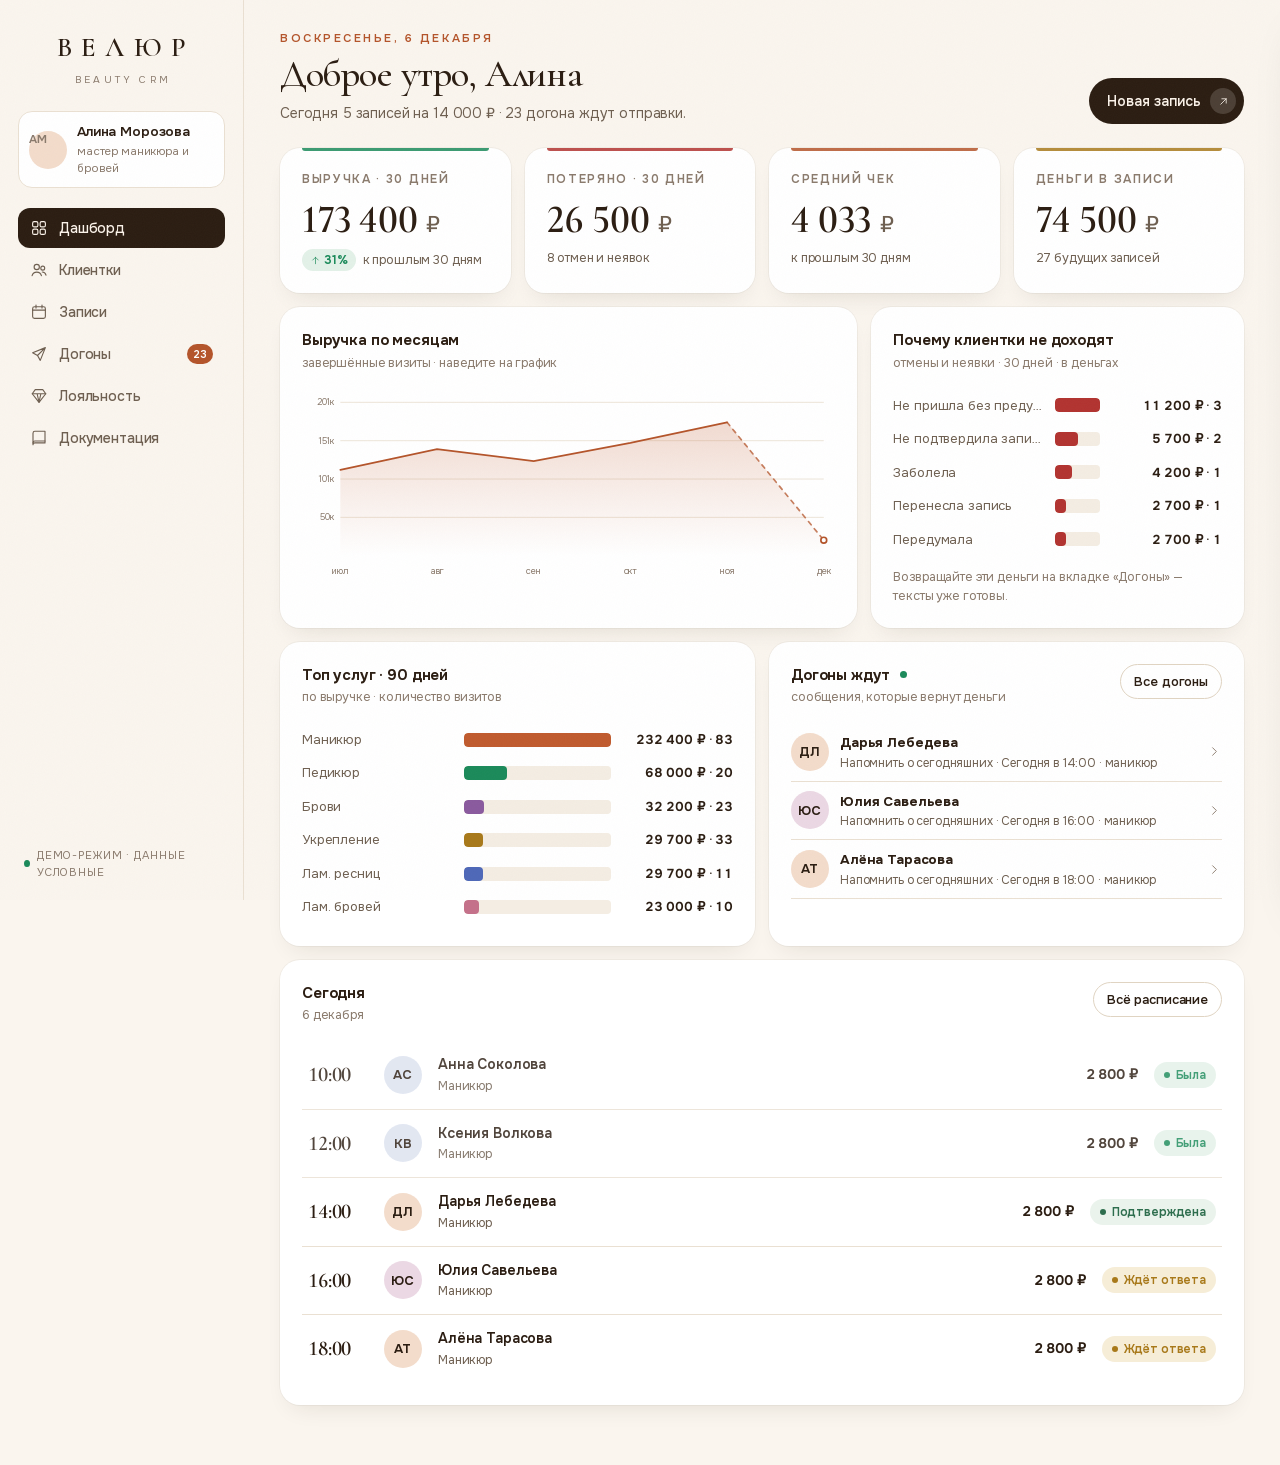
==== index.html @ 7a808d39 "ВЕЛЮР — CRM для бьюти-мастеров: база клиенток, догоны, аналитика потерь, лояльность Демо на статике:" ====
<!DOCTYPE html>
<html lang="ru">
<head>
  <meta charset="UTF-8">
  <meta name="viewport" content="width=device-width, initial-scale=1.0, viewport-fit=cover">
  <title>ВЕЛЮР — CRM для бьюти-мастеров</title>
  <meta name="description" content="ВЕЛЮР — CRM для бьюти-мастеров: база клиенток, догоны, аналитика денег и потерь, программа лояльности.">
  <meta property="og:title" content="ВЕЛЮР — CRM для бьюти-мастеров">
  <meta property="og:description" content="База клиенток, догоны, аналитика денег и потерь, лояльность — в одном тёплом интерфейсе.">
  <link rel="icon" href="data:image/svg+xml,%3Csvg xmlns='http://www.w3.org/2000/svg' viewBox='0 0 64 64'%3E%3Crect width='64' height='64' rx='14' fill='%232B1D12'/%3E%3Ctext x='32' y='45' font-family='Georgia,serif' font-size='36' fill='%23FBF3EA' text-anchor='middle'%3EВ%3C/text%3E%3C/svg%3E">
  <link rel="stylesheet" href="styles.css">
</head>
<body>
  <div class="shell">
    <aside class="sidebar">
      <div class="brand">
        <a class="brand-word" href="#/dashboard">ВЕЛЮР</a>
        <span class="brand-sub">beauty crm</span>
      </div>

      <div class="master">
        <span class="ava a0">АМ</span>
        <div><b>Алина Морозова</b><span>мастер маникюра и бровей</span></div>
      </div>

      <nav class="nav">
        <a class="nav-item" data-route href="#/dashboard">
          <svg viewBox="0 0 24 24" fill="none" stroke="currentColor" stroke-linecap="round" stroke-linejoin="round"><rect x="3.5" y="3.5" width="7" height="7" rx="2"/><rect x="13.5" y="3.5" width="7" height="7" rx="2"/><rect x="3.5" y="13.5" width="7" height="7" rx="2"/><rect x="13.5" y="13.5" width="7" height="7" rx="2"/></svg>
          Дашборд
        </a>
        <a class="nav-item" data-route href="#/clients">
          <svg viewBox="0 0 24 24" fill="none" stroke="currentColor" stroke-linecap="round" stroke-linejoin="round"><circle cx="9" cy="8" r="3.5"/><path d="M2.8 19.5c.8-3 3.2-4.7 6.2-4.7s5.4 1.7 6.2 4.7"/><circle cx="17" cy="9.5" r="2.6"/><path d="M16.4 14.6c2.6.2 4.3 1.7 4.9 4.2"/></svg>
          Клиентки
        </a>
        <a class="nav-item" data-route href="#/schedule">
          <svg viewBox="0 0 24 24" fill="none" stroke="currentColor" stroke-linecap="round" stroke-linejoin="round"><rect x="3.5" y="5" width="17" height="15.5" rx="2.5"/><path d="M3.5 9.5h17M8 2.8v4M16 2.8v4"/></svg>
          Записи
        </a>
        <a class="nav-item" data-route href="#/retention">
          <svg viewBox="0 0 24 24" fill="none" stroke="currentColor" stroke-linecap="round" stroke-linejoin="round"><path d="M20.5 3.5 10 14M20.5 3.5l-6.8 17-3.7-6.5-6.5-3.7z"/></svg>
          Догоны
          <span class="nav-count" id="ret-count">0</span>
        </a>
        <a class="nav-item" data-route href="#/loyalty">
          <svg viewBox="0 0 24 24" fill="none" stroke="currentColor" stroke-linecap="round" stroke-linejoin="round"><path d="M7 3.5h10l4 5.5-9 11.5L3 9z"/><path d="M3 9h18M9.5 9 12 20.2 14.5 9"/></svg>
          Лояльность
        </a>
        <a class="nav-item" href="docs.html">
          <svg viewBox="0 0 24 24" fill="none" stroke="currentColor" stroke-linecap="round" stroke-linejoin="round"><path d="M4 5.5A2.5 2.5 0 0 1 6.5 3H20v15.5H6.5A2.5 2.5 0 0 0 4 21z"/><path d="M4 18.5A2.5 2.5 0 0 1 6.5 16H20"/></svg>
          Документация
        </a>
      </nav>

      <div class="sidebar-foot">
        <span class="demo-chip"><span class="live-dot"></span>Демо-режим · данные условные</span>
      </div>
    </aside>

    <main class="main" id="view"></main>
  </div>

  <div class="sheet-veil" id="sheet-veil"></div>
  <aside class="sheet" id="sheet" aria-label="Карточка клиентки"></aside>

  <div class="modal-veil" id="modal-veil"></div>
  <div class="toasts" id="toasts"></div>

  <script src="data.js"></script>
  <script src="app.js"></script>
</body>
</html>
---- styles.css ----
/* ВЕЛЮР — дизайн-система.
   Тёплый editorial-продакт: пергамент, коньячный ink, терракотовый акцент.
   Cormorant Garamond (дисплей) + Onest (UI), обе с кириллицей. */

@import url('assets/fonts/fonts.css');

:root {
  /* Поверхности */
  --parchment: #FAF5EE;
  --canvas: #FFFFFF;
  --fog: #F4EDE3;
  --mist: #F9E7D8;
  --ink: #2B1D12;
  --ink-2: #6E5F50;
  --ink-3: #8A7A6C; /* 4.5:1 на пергаменте — мелкий функциональный текст читается */
  --hairline: #EAE0D2;
  --hairline-2: #E0D4C2;

  /* Акценты */
  --accent: #B4542A;
  --accent-deep: #8E3F1D;
  --accent-soft: #F6DCCB;
  --blush: #EBC3CC;
  --blush-deep: #B96A7E;

  /* Статусы (зарезервированы, не для серий) */
  --good: #1B8A5A;
  --good-soft: #E3F1E8;
  --warn: #A8791A;
  --warn-soft: #F6EDD7;
  --bad: #B23330;
  --bad-soft: #F7E4E1;
  --neutral-soft: #EFE9DF;

  /* Категориальная палитра графиков (валидирована: CVD/контраст) */
  --c1: #C05B2E;
  --c2: #1B8A5A;
  --c3: #8A5A9E;
  --c4: #A8791A;
  --c5: #4E68B8;
  --c6: #C4718A;

  /* Тени */
  --shadow-card: 0 0 0 1px rgba(43, 29, 18, 0.04), 0 12px 24px -12px rgba(43, 29, 18, 0.12);
  --shadow-float: 0 0 0 1px rgba(43, 29, 18, 0.05), 0 24px 48px -16px rgba(43, 29, 18, 0.22);

  /* Радиусы */
  --r-card: 20px;
  --r-input: 12px;
  --r-chip: 999px;

  /* Шрифты */
  --font-display: 'Cormorant Garamond', 'Georgia', serif;
  --font-ui: 'Onest', -apple-system, sans-serif;

  /* Motion */
  --dur-fast: 140ms;
  --dur-base: 240ms;
  --dur-slow: 520ms;
  --dur-cinematic: 800ms;
  --ease-standard: cubic-bezier(0.32, 0.72, 0, 1);
  --ease-out-soft: cubic-bezier(0.22, 0.61, 0.36, 1);
  --ease-spring: cubic-bezier(0.34, 1.4, 0.44, 1);
}

* { margin: 0; padding: 0; box-sizing: border-box; }
html { -webkit-text-size-adjust: 100%; }
body {
  font-family: var(--font-ui);
  font-size: 14.5px;
  line-height: 1.5;
  color: var(--ink);
  background: var(--parchment);
  -webkit-font-smoothing: antialiased;
  letter-spacing: -0.01em;
}
button { font: inherit; color: inherit; background: none; border: 0; cursor: pointer; }
input, select, textarea { font: inherit; color: inherit; }
a { color: inherit; }
::selection { background: var(--accent-soft); }
:focus-visible { outline: 2px solid var(--accent); outline-offset: 2px; border-radius: 8px; }
tr:focus-visible { outline-offset: -2px; }

/* Зерно поверх всего — тактильность бумаги */
body::after {
  content: '';
  position: fixed; inset: 0;
  pointer-events: none; z-index: 200;
  opacity: 0.028;
  background-image: url("data:image/svg+xml,%3Csvg xmlns='http://www.w3.org/2000/svg' width='140' height='140'%3E%3Cfilter id='n'%3E%3CfeTurbulence type='fractalNoise' baseFrequency='0.9' numOctaves='2'/%3E%3C/filter%3E%3Crect width='140' height='140' filter='url(%23n)'/%3E%3C/svg%3E");
}

/* ==================== Каркас ==================== */
.shell { display: flex; min-height: 100dvh; }

.sidebar {
  width: 244px; flex: 0 0 244px;
  padding: 26px 18px 20px;
  display: flex; flex-direction: column; gap: 6px;
  border-right: 1px solid var(--hairline);
  position: sticky; top: 0; height: 100dvh;
}
.brand { padding: 2px 10px 18px; }
.brand-word {
  font-family: var(--font-display);
  font-size: 27px; font-weight: 600;
  letter-spacing: 0.34em; text-indent: 0.34em;
  color: var(--ink);
  display: block; text-align: center;
  text-decoration: none;
}
.brand-sub {
  display: block; text-align: center;
  font-size: 10px; letter-spacing: 0.32em; text-indent: 0.32em;
  text-transform: uppercase; color: var(--ink-3);
  margin-top: 3px;
}

.master {
  display: flex; align-items: center; gap: 10px;
  padding: 10px; margin-bottom: 14px;
  background: var(--canvas);
  border: 1px solid var(--hairline);
  border-radius: 14px;
}
.master .ava { flex: 0 0 auto; }
.master b { display: block; font-size: 13.5px; font-weight: 600; }
.master span { display: block; font-size: 11.5px; color: var(--ink-3); margin-top: 1px; }

.nav { display: flex; flex-direction: column; gap: 2px; }
.nav-item {
  display: flex; align-items: center; gap: 11px;
  padding: 9.5px 12px;
  border-radius: 12px;
  font-size: 14px; font-weight: 500;
  color: var(--ink-2);
  text-decoration: none;
  transition: background var(--dur-fast) var(--ease-standard), color var(--dur-fast) var(--ease-standard);
  position: relative;
}
.nav-item svg { width: 18px; height: 18px; flex: 0 0 auto; stroke-width: 1.5; }
.nav-item:hover { background: var(--fog); color: var(--ink); }
.nav-item.active { background: var(--ink); color: #FBF3EA; }
.nav-item .nav-count {
  margin-left: auto;
  font-size: 11px; font-weight: 600;
  min-width: 20px; height: 20px; padding: 0 6px;
  display: inline-flex; align-items: center; justify-content: center;
  border-radius: 999px;
  background: var(--accent); color: #fff;
  position: relative; overflow: hidden;
}
/* шиммер по счётчику догонов */
.nav-count::after {
  content: '';
  position: absolute; inset: 0;
  background: linear-gradient(115deg, transparent 30%, rgba(255,255,255,0.45) 50%, transparent 70%);
  transform: translateX(-110%);
  animation: sheen 5.5s var(--ease-standard) infinite;
}
@keyframes sheen { 0%, 62% { transform: translateX(-110%); } 82%, 100% { transform: translateX(110%); } }

.sidebar-foot { margin-top: auto; display: flex; flex-direction: column; gap: 10px; padding: 0 6px; }
.demo-chip {
  display: inline-flex; align-items: center; gap: 7px;
  font-size: 11px; letter-spacing: 0.08em; text-transform: uppercase;
  color: var(--ink-3);
}
.live-dot {
  width: 7px; height: 7px; border-radius: 50%;
  background: var(--good);
  box-shadow: 0 0 0 0 rgba(27, 138, 90, 0.4);
  animation: pulse 2.6s var(--ease-standard) infinite;
}
@keyframes pulse {
  0% { box-shadow: 0 0 0 0 rgba(27, 138, 90, 0.38); }
  60% { box-shadow: 0 0 0 8px rgba(27, 138, 90, 0); }
  100% { box-shadow: 0 0 0 0 rgba(27, 138, 90, 0); }
}

/* ==================== Основная область ==================== */
.main { flex: 1; min-width: 0; padding: 30px 36px 60px; }
.page-head { display: flex; align-items: flex-end; justify-content: space-between; gap: 16px; margin-bottom: 24px; }
.page-title {
  font-family: var(--font-display);
  font-size: 38px; font-weight: 500; line-height: 1.05;
  letter-spacing: -0.01em;
}
.page-kicker {
  font-size: 11.5px; letter-spacing: 0.22em; text-transform: uppercase;
  color: var(--accent); font-weight: 600;
  margin-bottom: 8px;
}
.page-sub { color: var(--ink-2); margin-top: 8px; font-size: 14px; max-width: 60ch; }
.head-actions { display: flex; gap: 10px; align-items: center; flex: 0 0 auto; }

/* ==================== Кнопки ==================== */
.btn {
  display: inline-flex; align-items: center; gap: 9px;
  padding: 10px 18px;
  border-radius: 999px;
  text-decoration: none;
  font-size: 14px; font-weight: 550;
  transition: transform var(--dur-fast) var(--ease-standard), background var(--dur-fast) var(--ease-standard),
              border-color var(--dur-fast) var(--ease-standard), box-shadow var(--dur-base) var(--ease-standard);
  white-space: nowrap;
}
.btn:active { transform: scale(0.97); }
.btn-primary { background: var(--ink); color: #FBF3EA; padding-right: 8px; }
.btn-primary:hover { background: #3C2A1A; box-shadow: 0 10px 22px -10px rgba(43, 29, 18, 0.5); }
.btn-primary .btn-orb {
  width: 26px; height: 26px; border-radius: 50%;
  background: rgba(251, 243, 234, 0.16);
  display: inline-flex; align-items: center; justify-content: center;
  transition: transform var(--dur-base) var(--ease-spring), background var(--dur-fast) var(--ease-standard);
}
.btn-primary:hover .btn-orb { transform: translateX(2px) scale(1.06); background: var(--accent); }
.btn-orb svg { width: 13px; height: 13px; }
.btn-ghost {
  border: 1px solid var(--hairline-2);
  background: var(--canvas); color: var(--ink);
}
.btn-ghost:hover { border-color: var(--ink-3); background: var(--fog); }
.btn-accent { background: var(--accent); color: #fff; }
.btn-accent:hover { background: var(--accent-deep); }
.btn-sm { padding: 7px 13px; font-size: 13px; gap: 7px; }
.btn-icon {
  width: 34px; height: 34px; padding: 0;
  border-radius: 10px; display: inline-flex; align-items: center; justify-content: center;
  color: var(--ink-2);
  transition: background var(--dur-fast) var(--ease-standard), color var(--dur-fast) var(--ease-standard);
}
.btn-icon:hover { background: var(--fog); color: var(--ink); }
.btn-icon svg { width: 17px; height: 17px; }

/* ==================== Карточки / сетки ==================== */
.card {
  background: var(--canvas);
  border-radius: var(--r-card);
  box-shadow: var(--shadow-card);
  padding: 22px;
}
.card-title { font-size: 15px; font-weight: 650; letter-spacing: -0.01em; display: flex; align-items: center; gap: 8px; }
.card-hint { font-size: 12.5px; color: var(--ink-3); margin-top: 2px; }
.card-head { display: flex; align-items: flex-start; justify-content: space-between; gap: 12px; margin-bottom: 16px; }

.grid-stats { display: grid; grid-template-columns: repeat(4, 1fr); gap: 14px; margin-bottom: 14px; }
.grid-stats.grid-3 { grid-template-columns: repeat(3, 1fr); }
.grid-2 { display: grid; grid-template-columns: 1.55fr 1fr; gap: 14px; margin-bottom: 14px; }
.grid-2b { display: grid; grid-template-columns: 1fr 1fr; gap: 14px; margin-bottom: 14px; }

/* Горизонтальные бары */
.hb-row { display: grid; grid-template-columns: 150px 1fr 110px; gap: 12px; align-items: center; padding: 7px 0; }
.hb-label { font-size: 13px; color: var(--ink-2); white-space: nowrap; overflow: hidden; text-overflow: ellipsis; }
.hb-track { height: 14px; border-radius: 4px; background: var(--fog); overflow: hidden; }
.hb-fill { height: 100%; border-radius: 4px; }
.hb-val { text-align: right; font-size: 13px; font-weight: 650; font-variant-numeric: tabular-nums; white-space: nowrap; }

/* Стат-плитки */
.stat { position: relative; overflow: hidden; }
.stat .stat-label { font-size: 12px; letter-spacing: 0.14em; text-transform: uppercase; color: var(--ink-3); font-weight: 600; }
.stat .stat-value {
  font-family: var(--font-display);
  font-size: 40px; font-weight: 600; line-height: 1.08;
  margin-top: 10px; letter-spacing: -0.01em;
  font-variant-numeric: lining-nums;
}
.stat .stat-value small { font-size: 22px; font-weight: 500; color: var(--ink-2); }
.stat .stat-foot { margin-top: 8px; font-size: 12.5px; color: var(--ink-2); display: flex; align-items: center; gap: 7px; }
.delta { display: inline-flex; align-items: center; gap: 3px; font-weight: 650; font-size: 12px; padding: 2px 8px; border-radius: 999px; }
.delta.up { color: var(--good); background: var(--good-soft); }
.delta.down { color: var(--bad); background: var(--bad-soft); }
.delta svg { width: 11px; height: 11px; }
.stat-line { position: absolute; top: 0; left: 22px; right: 22px; height: 3px; border-radius: 0 0 4px 4px; background: var(--accent); opacity: 0.85; }
.stat.loss .stat-line { background: var(--bad); }
.stat.money .stat-line { background: var(--good); }
.stat.future .stat-line { background: var(--c4); }

/* ==================== Чипы, теги, статусы ==================== */
.chips { display: flex; gap: 8px; flex-wrap: wrap; }
.chip {
  padding: 7px 14px;
  border-radius: 999px;
  font-size: 13px; font-weight: 500;
  border: 1px solid var(--hairline-2);
  background: var(--canvas); color: var(--ink-2);
  transition: all var(--dur-fast) var(--ease-standard);
}
.chip:hover { border-color: var(--ink-3); color: var(--ink); }
.chip.active { background: var(--ink); color: #FBF3EA; border-color: var(--ink); }
.chip b { font-weight: 650; margin-left: 5px; opacity: 0.65; font-size: 12px; }

.tag {
  display: inline-flex; align-items: center; gap: 5px;
  font-size: 11.5px; font-weight: 600;
  padding: 3px 9px; border-radius: 999px;
}
.tag.vip { background: var(--mist); color: var(--accent-deep); }
.tag.new { background: var(--good-soft); color: var(--good); }
.tag.sleeping { background: var(--neutral-soft); color: var(--ink-2); }
.tag.risk { background: var(--warn-soft); color: var(--warn); }
.tag.regular { background: var(--fog); color: var(--ink-2); }

.status {
  display: inline-flex; align-items: center; gap: 6px;
  font-size: 12px; font-weight: 600;
  padding: 4px 10px; border-radius: 999px;
}
.status::before { content: ''; width: 6px; height: 6px; border-radius: 50%; background: currentColor; }
.status.done { color: var(--good); background: var(--good-soft); }
.status.confirmed { color: #2E6E4E; background: #EAF3EC; }
.status.pending { color: var(--warn); background: var(--warn-soft); }
.status.cancelled { color: var(--ink-2); background: var(--neutral-soft); }
.status.no_show { color: var(--bad); background: var(--bad-soft); }

/* ==================== Аватары ==================== */
.ava {
  width: 38px; height: 38px; border-radius: 50%;
  display: inline-flex; align-items: center; justify-content: center;
  font-size: 13px; font-weight: 650; letter-spacing: 0.02em;
  color: var(--ink);
  flex: 0 0 auto;
}
.ava.lg { width: 56px; height: 56px; font-size: 18px; }
.ava.a0 { background: #F3DCCB; } .ava.a1 { background: #EBD8E4; }
.ava.a2 { background: #D9E6DA; } .ava.a3 { background: #F0E1C8; }
.ava.a4 { background: #DCE2EF; } .ava.a5 { background: #F0D8D4; }

/* ==================== Таблица клиентов ==================== */
.table-wrap { overflow-x: auto; }
table.clients { width: 100%; border-collapse: collapse; }
table.clients th {
  text-align: left; font-size: 11px; font-weight: 650;
  letter-spacing: 0.14em; text-transform: uppercase;
  color: var(--ink-3);
  padding: 10px 14px; border-bottom: 1px solid var(--hairline);
  white-space: nowrap;
}
table.clients td { padding: 12px 14px; border-bottom: 1px solid var(--hairline); font-size: 13.5px; white-space: nowrap; }
table.clients tr:last-child td { border-bottom: 0; }
table.clients tbody tr { cursor: pointer; transition: background var(--dur-fast) var(--ease-standard); }
table.clients tbody tr:hover { background: var(--parchment); }
.cell-name { display: flex; align-items: center; gap: 11px; font-weight: 550; }
.cell-name .sub { display: block; font-weight: 400; font-size: 12px; color: var(--ink-3); }
td.num { font-variant-numeric: tabular-nums; }

.searchbox {
  display: flex; align-items: center; gap: 9px;
  background: var(--canvas);
  border: 1px solid var(--hairline-2);
  border-radius: 999px;
  padding: 9px 16px;
  min-width: 260px;
  transition: border-color var(--dur-fast) var(--ease-standard), box-shadow var(--dur-fast) var(--ease-standard);
}
.searchbox:focus-within { border-color: var(--ink-2); box-shadow: 0 0 0 3px rgba(180, 84, 42, 0.1); }
.searchbox svg { width: 15px; height: 15px; color: var(--ink-3); flex: 0 0 auto; }
.searchbox input { border: 0; outline: 0; background: none; width: 100%; font-size: 14px; }
.searchbox input::placeholder { color: var(--ink-3); }

/* ==================== Расписание ==================== */
.slot-row {
  display: flex; align-items: center; gap: 16px;
  padding: 13px 6px;
  border-bottom: 1px solid var(--hairline);
}
.slot-row:last-child { border-bottom: 0; }
.slot-time {
  font-family: var(--font-display);
  font-size: 21px; font-weight: 600;
  width: 60px; flex: 0 0 auto;
  font-variant-numeric: lining-nums tabular-nums;
}
.slot-info { flex: 1; min-width: 0; }
.slot-info b { font-weight: 600; font-size: 14px; }
.slot-info span { display: block; font-size: 12.5px; color: var(--ink-2); margin-top: 1px; }
.slot-price { font-weight: 650; font-variant-numeric: tabular-nums; font-size: 14px; }
.slot-actions { display: flex; gap: 6px; }
.slot-row.past { opacity: 0.82; }

/* ==================== Догоны ==================== */
.ret-group { margin-bottom: 26px; }
.ret-group-head { display: flex; align-items: baseline; gap: 10px; margin-bottom: 12px; }
.ret-group-head h3 { font-family: var(--font-display); font-size: 22px; font-weight: 600; }
.ret-group-head .cnt { font-size: 12px; font-weight: 650; color: var(--accent-deep); background: var(--mist); border-radius: 999px; padding: 2px 9px; }
.ret-group-head .why { font-size: 12.5px; color: var(--ink-3); }
.ret-grid { display: grid; grid-template-columns: 1fr 1fr; gap: 14px; }
.ret-card { display: flex; flex-direction: column; gap: 12px; position: relative; overflow: hidden; }
.ret-card .ret-who { display: flex; align-items: center; gap: 11px; }
.ret-card .ret-who b { font-size: 14.5px; font-weight: 600; display: block; }
.ret-card .ret-who span { font-size: 12.5px; color: var(--ink-2); display: block; margin-top: 1px; }
.ret-msg {
  background: var(--parchment);
  border: 1px dashed var(--hairline-2);
  border-radius: 14px;
  padding: 13px 15px;
  font-size: 13.5px; line-height: 1.55;
  color: var(--ink);
  white-space: pre-line;
}
.ret-foot { display: flex; align-items: center; gap: 8px; }
.ret-foot .spacer { flex: 1; }
.ret-card.sent { opacity: 0.55; }
.ret-card.sent .ret-msg { text-decoration: none; }
.sent-mark { display: inline-flex; align-items: center; gap: 6px; color: var(--good); font-size: 13px; font-weight: 600; }
.sent-mark svg { width: 14px; height: 14px; }

/* ==================== Лояльность ==================== */
.tier-grid { display: grid; grid-template-columns: repeat(3, 1fr); gap: 14px; margin-bottom: 14px; }
.tier-card { position: relative; overflow: hidden; }
.tier-card .tier-name { font-family: var(--font-display); font-size: 26px; font-weight: 600; }
.tier-card .tier-cond { font-size: 12.5px; color: var(--ink-2); margin-top: 2px; }
.tier-card ul { list-style: none; margin-top: 14px; display: flex; flex-direction: column; gap: 8px; }
.tier-card li { font-size: 13.5px; display: flex; gap: 9px; align-items: flex-start; color: var(--ink-2); }
.tier-card li svg { width: 14px; height: 14px; color: var(--accent); flex: 0 0 auto; margin-top: 2.5px; }
.tier-card .tier-cb {
  position: absolute; top: 18px; right: 18px;
  font-size: 12px; font-weight: 650;
  background: var(--mist); color: var(--accent-deep);
  padding: 4px 11px; border-radius: 999px;
}
.tier-card.hi { background: linear-gradient(160deg, #FFF9F2 0%, var(--mist) 100%); }

/* ==================== Сайд-панель клиента ==================== */
.sheet-veil {
  position: fixed; inset: 0; z-index: 90;
  background: rgba(43, 29, 18, 0.28);
  opacity: 0; pointer-events: none;
  transition: opacity var(--dur-base) var(--ease-standard);
}
.sheet-veil.open { opacity: 1; pointer-events: auto; }
.sheet {
  position: fixed; top: 0; right: 0; bottom: 0; z-index: 91;
  width: min(460px, 100vw);
  background: var(--parchment);
  box-shadow: var(--shadow-float);
  transform: translateX(103%);
  transition: transform var(--dur-slow) var(--ease-standard);
  overflow-y: auto;
  padding: 26px 26px 40px;
}
.sheet.open { transform: translateX(0); }
.sheet-close { position: absolute; top: 18px; right: 18px; }
.sheet-head { display: flex; gap: 14px; align-items: center; margin-bottom: 6px; }
.sheet-head h2 { font-family: var(--font-display); font-size: 27px; font-weight: 600; line-height: 1.1; }
.sheet-contacts { font-size: 13px; color: var(--ink-2); margin: 2px 0 0; }
.sheet-tags { display: flex; gap: 6px; margin-top: 7px; flex-wrap: wrap; }
.sheet-actions { display: flex; gap: 8px; margin: 16px 0; }
.sheet-section { margin-top: 18px; }
.sheet-section > h4 {
  font-size: 11px; font-weight: 650; letter-spacing: 0.18em; text-transform: uppercase;
  color: var(--ink-3); margin-bottom: 10px;
}
.kv-grid { display: grid; grid-template-columns: 1fr 1fr; gap: 10px; }
.kv {
  background: var(--canvas); border-radius: 14px; padding: 12px 14px;
  box-shadow: var(--shadow-card);
}
.kv .k { font-size: 11.5px; color: var(--ink-3); font-weight: 550; }
.kv .v { font-family: var(--font-display); font-size: 22px; font-weight: 600; margin-top: 2px; font-variant-numeric: lining-nums tabular-nums; }
.kv .v small { font-size: 14px; color: var(--ink-2); }

.reco {
  display: flex; gap: 11px; align-items: flex-start;
  background: var(--canvas); border-radius: 14px; padding: 13px 15px;
  box-shadow: var(--shadow-card);
  margin-bottom: 8px;
  border-left: 3px solid var(--accent);
}
.reco svg { width: 16px; height: 16px; color: var(--accent); flex: 0 0 auto; margin-top: 2px; }
.reco b { font-size: 13.5px; font-weight: 600; display: block; }
.reco span { font-size: 12.5px; color: var(--ink-2); display: block; margin-top: 2px; line-height: 1.5; }

.loyal-box {
  background: linear-gradient(150deg, #FFF9F2, var(--mist));
  border-radius: 16px; padding: 16px;
  box-shadow: var(--shadow-card);
}
.loyal-box .lb-top { display: flex; justify-content: space-between; align-items: baseline; }
.loyal-box .lb-tier { font-family: var(--font-display); font-size: 21px; font-weight: 600; }
.loyal-box .lb-pts { font-size: 13px; font-weight: 650; color: var(--accent-deep); }
.progress { height: 6px; border-radius: 999px; background: rgba(43, 29, 18, 0.09); margin: 12px 0 6px; overflow: hidden; }
.progress i {
  display: block; height: 100%; border-radius: 999px;
  background: var(--accent);
  transform-origin: left;
  transform: scaleX(var(--p, 0));
  transition: transform var(--dur-cinematic) var(--ease-standard);
}
.loyal-box .lb-next { font-size: 12px; color: var(--ink-2); }

.visit-item { display: flex; gap: 12px; padding: 9px 2px; border-bottom: 1px solid var(--hairline); align-items: center; }
.visit-item:last-child { border-bottom: 0; }
.visit-item .vd { font-size: 12.5px; color: var(--ink-3); width: 72px; flex: 0 0 auto; font-variant-numeric: tabular-nums; }
.visit-item .vs { flex: 1; font-size: 13.5px; }
.visit-item .vp { font-weight: 650; font-size: 13px; font-variant-numeric: tabular-nums; }

.note-area {
  width: 100%; min-height: 84px; resize: vertical;
  background: var(--canvas); border: 1px solid var(--hairline-2);
  border-radius: 14px; padding: 12px 14px;
  font-size: 13.5px; line-height: 1.55;
  outline: none;
  transition: border-color var(--dur-fast) var(--ease-standard);
}
.note-area:focus { border-color: var(--accent); }

/* ==================== Модалки ==================== */
.modal-veil {
  position: fixed; inset: 0; z-index: 95;
  background: rgba(43, 29, 18, 0.32);
  display: flex; align-items: center; justify-content: center;
  padding: 20px;
  opacity: 0; pointer-events: none;
  transition: opacity var(--dur-base) var(--ease-standard);
}
.modal-veil.open { opacity: 1; pointer-events: auto; }
.modal {
  width: min(440px, 100%);
  background: var(--parchment);
  border-radius: 22px;
  box-shadow: var(--shadow-float);
  padding: 26px;
  transform: translateY(14px) scale(0.98);
  transition: transform var(--dur-base) var(--ease-spring);
  max-height: 88dvh; overflow-y: auto;
}
.modal-veil.open .modal { transform: translateY(0) scale(1); }
.modal h3 { font-family: var(--font-display); font-size: 25px; font-weight: 600; margin-bottom: 16px; }
.field { margin-bottom: 13px; }
.field label { display: block; font-size: 12px; font-weight: 600; color: var(--ink-2); margin-bottom: 6px; letter-spacing: 0.04em; }
.field input, .field select, .field textarea {
  width: 100%;
  background: var(--canvas);
  border: 1px solid var(--hairline-2);
  border-radius: var(--r-input);
  padding: 10px 13px;
  font-size: 14px;
  outline: none;
  transition: border-color var(--dur-fast) var(--ease-standard), box-shadow var(--dur-fast) var(--ease-standard);
}
.field input:focus, .field select:focus, .field textarea:focus {
  border-color: var(--accent);
  box-shadow: 0 0 0 3px rgba(180, 84, 42, 0.12);
}
.field-row { display: grid; grid-template-columns: 1fr 1fr; gap: 10px; }
.modal-foot { display: flex; gap: 10px; justify-content: flex-end; margin-top: 20px; }

/* ==================== Тосты ==================== */
.toasts { position: fixed; bottom: 22px; left: 50%; transform: translateX(-50%); z-index: 120; display: flex; flex-direction: column; gap: 8px; align-items: center; }
.toast {
  background: var(--ink); color: #FBF3EA;
  font-size: 13.5px; font-weight: 500;
  padding: 11px 20px; border-radius: 999px;
  box-shadow: var(--shadow-float);
  display: flex; align-items: center; gap: 9px;
  animation: toast-in var(--dur-base) var(--ease-spring);
}
.toast svg { width: 15px; height: 15px; color: #7FC79F; }
@keyframes toast-in { from { opacity: 0; transform: translateY(12px) scale(0.96); } }
.toast.out { opacity: 0; transform: translateY(8px); transition: all var(--dur-base) var(--ease-standard); }

/* ==================== Графики ==================== */
.chart-box { position: relative; }
.chart-box svg { display: block; width: 100%; height: auto; }
.chart-tip {
  position: absolute; z-index: 5;
  background: var(--ink); color: #FBF3EA;
  font-size: 12px; line-height: 1.45;
  padding: 8px 12px; border-radius: 10px;
  pointer-events: none;
  opacity: 0;
  transform: translate(-50%, -108%);
  transition: opacity var(--dur-fast) var(--ease-standard);
  white-space: nowrap;
}
.chart-tip b { font-weight: 650; }
.chart-tip .tip-sub { color: rgba(251, 243, 234, 0.65); }
.axis-label { font-size: 11px; fill: var(--ink-3); font-family: var(--font-ui); }
.grid-line { stroke: var(--hairline); stroke-width: 1; }
.chart-draw path.line-main {
  stroke-dasharray: var(--len, 1200);
  stroke-dashoffset: var(--len, 1200);
  animation: draw var(--dur-cinematic) var(--ease-out-soft) 180ms forwards;
}
@keyframes draw { to { stroke-dashoffset: 0; } }
.bar-anim { transform-origin: left center; animation: growx var(--dur-slow) var(--ease-standard) backwards; }
.bar-anim-v { transform-origin: center bottom; animation: growy var(--dur-slow) var(--ease-standard) backwards; }
@keyframes growx { from { transform: scaleX(0); } }
@keyframes growy { from { transform: scaleY(0); } }

.legend { display: flex; gap: 14px; flex-wrap: wrap; margin-top: 12px; }
.legend span { display: inline-flex; align-items: center; gap: 7px; font-size: 12.5px; color: var(--ink-2); }
.legend i { width: 9px; height: 9px; border-radius: 3px; display: inline-block; }

/* ==================== Появление ==================== */
.reveal { opacity: 0; transform: translateY(14px); }
.reveal.in {
  opacity: 1; transform: translateY(0);
  transition: opacity var(--dur-slow) var(--ease-out-soft), transform var(--dur-slow) var(--ease-out-soft);
  transition-delay: var(--d, 0ms);
}

.empty {
  text-align: center; padding: 44px 20px; color: var(--ink-3);
}
.empty .empty-orn { font-family: var(--font-display); font-size: 34px; color: var(--hairline-2); display: block; margin-bottom: 8px; }

/* ==================== Docs ==================== */
.docs-shell { display: flex; max-width: 1100px; margin: 0 auto; gap: 48px; padding: 40px 28px 100px; }
.docs-toc { width: 210px; flex: 0 0 auto; position: sticky; top: 40px; align-self: flex-start; }
.docs-toc a {
  display: block; padding: 7px 12px; border-radius: 10px;
  font-size: 13.5px; color: var(--ink-2); text-decoration: none;
  transition: all var(--dur-fast) var(--ease-standard);
}
.docs-toc a:hover { background: var(--fog); color: var(--ink); }
.docs-body { flex: 1; min-width: 0; }
.docs-body h1 { font-family: var(--font-display); font-size: 44px; font-weight: 500; line-height: 1.08; margin-bottom: 12px; }
.docs-body h2 {
  font-family: var(--font-display); font-size: 29px; font-weight: 600;
  margin: 44px 0 14px; padding-top: 20px;
  border-top: 1px solid var(--hairline);
}
.docs-body h3 { font-size: 16px; font-weight: 650; margin: 24px 0 8px; }
.docs-body p { margin-bottom: 12px; color: #4A3D30; font-size: 14.5px; line-height: 1.65; }
.docs-body ul, .docs-body ol { margin: 0 0 14px 20px; }
.docs-body li { margin-bottom: 7px; color: #4A3D30; line-height: 1.6; }
.docs-body li b, .docs-body p b { color: var(--ink); }
.docs-body .doc-note {
  background: var(--mist); border-radius: 14px; padding: 14px 18px;
  font-size: 13.5px; color: var(--accent-deep);
  margin: 16px 0;
}
.docs-body table { width: 100%; border-collapse: collapse; margin: 14px 0; font-size: 13.5px; }
.docs-body th { text-align: left; font-size: 11px; text-transform: uppercase; letter-spacing: 0.12em; color: var(--ink-3); padding: 8px 12px; border-bottom: 1px solid var(--hairline-2); }
.docs-body td { padding: 10px 12px; border-bottom: 1px solid var(--hairline); vertical-align: top; }
.docs-topbar {
  display: flex; align-items: center; justify-content: space-between;
  padding: 18px 28px; border-bottom: 1px solid var(--hairline);
  position: sticky; top: 0; background: rgba(250, 245, 238, 0.9);
  backdrop-filter: blur(12px); z-index: 10;
}

/* ==================== Адаптив ==================== */
@media (max-width: 1180px) {
  .grid-stats { grid-template-columns: 1fr 1fr; }
  .grid-2, .grid-2b { grid-template-columns: 1fr; }
  .ret-grid { grid-template-columns: 1fr; }
  .tier-grid { grid-template-columns: 1fr; }
}
@media (max-width: 900px) {
  .shell { flex-direction: column; }
  .sidebar {
    position: fixed; top: auto; bottom: 0; left: 0; right: 0;
    width: 100%; height: auto; z-index: 80;
    flex-direction: row; align-items: center;
    padding: 8px 10px calc(8px + env(safe-area-inset-bottom));
    border-right: 0; border-top: 1px solid var(--hairline);
    background: rgba(250, 245, 238, 0.94);
    backdrop-filter: blur(14px);
    gap: 0;
  }
  .brand, .master, .sidebar-foot { display: none; }
  .nav { flex-direction: row; width: 100%; justify-content: space-around; }
  .nav-item { flex-direction: column; gap: 4px; font-size: 10.5px; padding: 6px 8px; }
  .nav-item[href="docs.html"] { display: none; }
  .nav-item .nav-count { position: absolute; top: 0; right: 4px; margin: 0; min-width: 16px; height: 16px; font-size: 9.5px; }
  .main { padding: 22px 16px 110px; }
  .page-title { font-size: 30px; }
  .page-head { flex-direction: column; align-items: flex-start; }
  .grid-stats, .grid-stats.grid-3 { grid-template-columns: 1fr 1fr; gap: 10px; }
  .stat .stat-value { font-size: 30px; }
  .searchbox { min-width: 0; width: 100%; }
  /* Слот переносится в два этажа: время+имя+цена+статус сверху, кнопки снизу */
  .slot-row { flex-wrap: wrap; row-gap: 9px; }
  .slot-info { flex: 1 1 45%; }
  .slot-actions { flex-basis: 100%; flex-wrap: wrap; justify-content: flex-end; }
  /* Бары: подпись и значение сверху, дорожка на всю ширину */
  .hb-row { grid-template-columns: 1fr auto; grid-template-areas: 'label val' 'track track'; row-gap: 5px; }
  .hb-label { grid-area: label; }
  .hb-val { grid-area: val; }
  .hb-track { grid-area: track; }
  /* Подписи осей SVG сжимаются вместе с viewBox — компенсируем */
  .axis-label { font-size: 17px; }
  .docs-shell { flex-direction: column; gap: 20px; }
  .docs-toc { position: static; width: 100%; display: flex; flex-wrap: wrap; gap: 2px; }
}

/* ==================== Reduced motion ==================== */
@media (prefers-reduced-motion: reduce) {
  *, *::before, *::after {
    animation-duration: 0.01ms !important;
    animation-iteration-count: 1 !important;
    transition-duration: 0.01ms !important;
  }
  .reveal { opacity: 1; transform: none; }
  .chart-draw path.line-main { stroke-dashoffset: 0; }
}
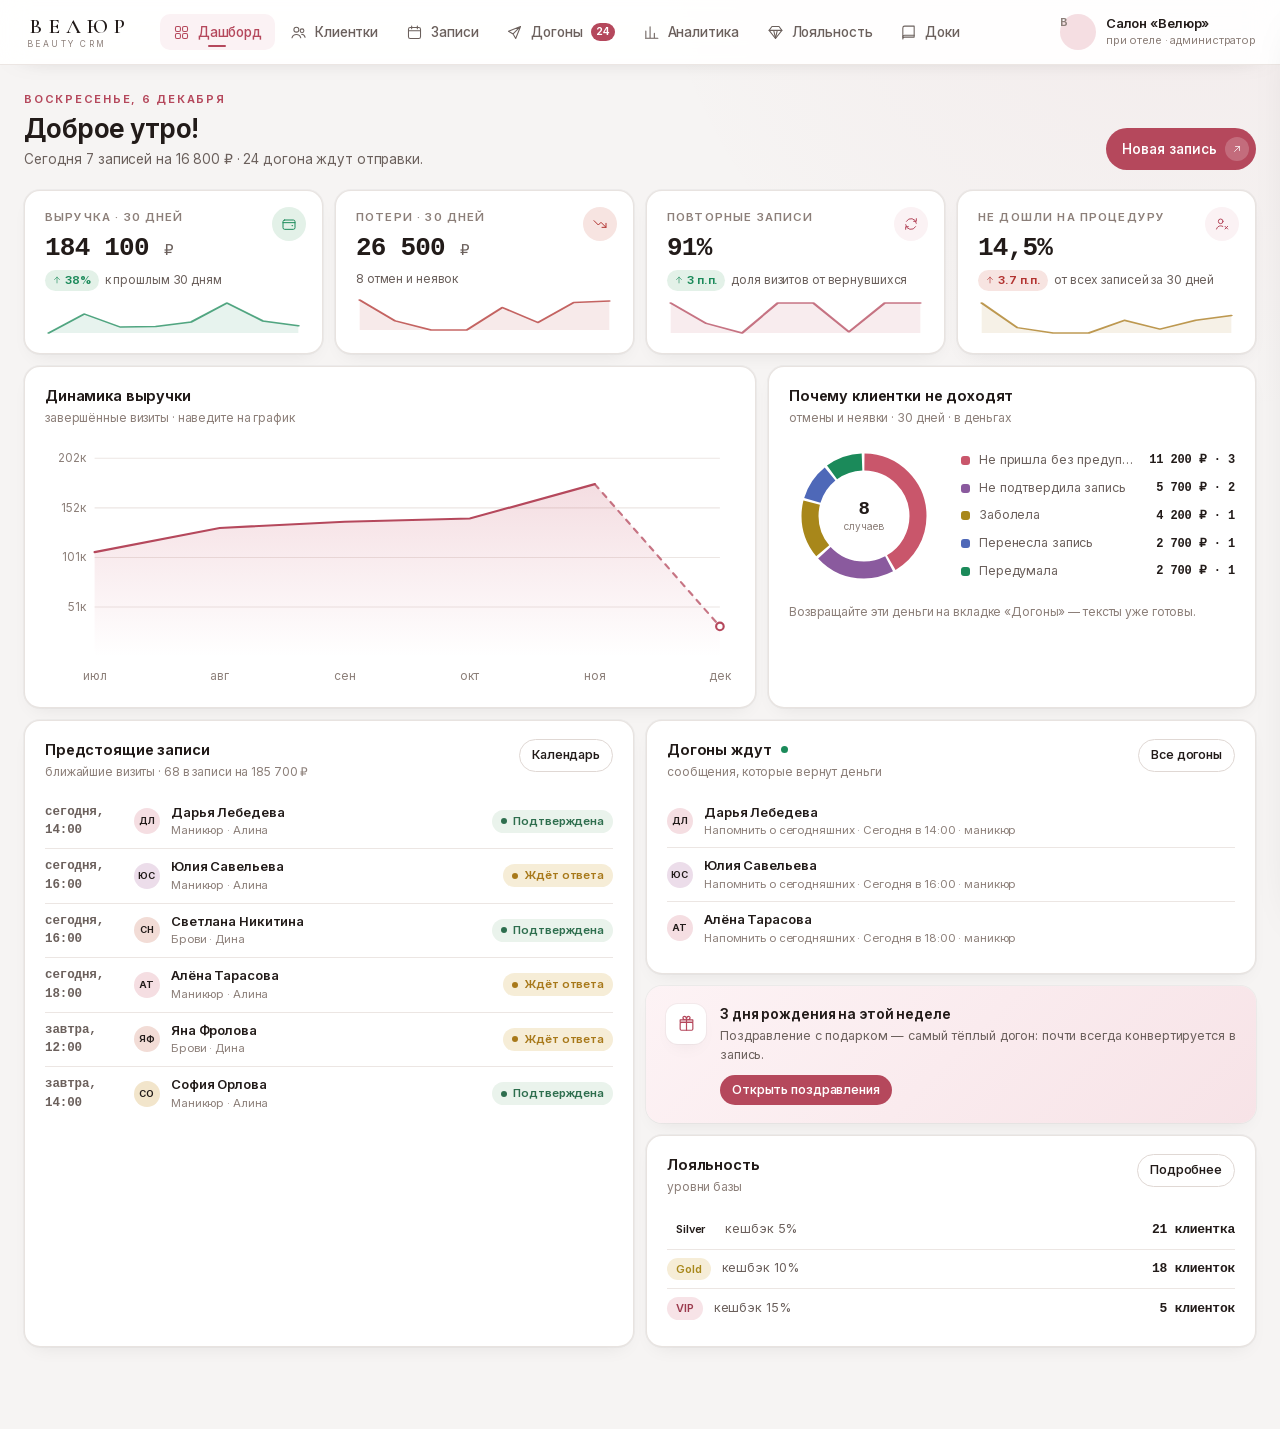
==== commit c18003bd: "Обновить дизайн и адаптивность ВЕЛЮР CRM" ====
--- a/index.html
+++ b/index.html
@@ -3,61 +3,93 @@
 <head>
   <meta charset="UTF-8">
   <meta name="viewport" content="width=device-width, initial-scale=1.0, viewport-fit=cover">
+  <meta name="theme-color" content="#F6F4F3">
   <title>ВЕЛЮР — CRM для бьюти-мастеров</title>
-  <meta name="description" content="ВЕЛЮР — CRM для бьюти-мастеров: база клиенток, догоны, аналитика денег и потерь, программа лояльности.">
+  <meta name="description" content="ВЕЛЮР — CRM для салонов и бьюти-мастеров: база клиенток, календарь записей, догоны, аналитика денег и потерь, лояльность.">
   <meta property="og:title" content="ВЕЛЮР — CRM для бьюти-мастеров">
-  <meta property="og:description" content="База клиенток, догоны, аналитика денег и потерь, лояльность — в одном тёплом интерфейсе.">
-  <link rel="icon" href="data:image/svg+xml,%3Csvg xmlns='http://www.w3.org/2000/svg' viewBox='0 0 64 64'%3E%3Crect width='64' height='64' rx='14' fill='%232B1D12'/%3E%3Ctext x='32' y='45' font-family='Georgia,serif' font-size='36' fill='%23FBF3EA' text-anchor='middle'%3EВ%3C/text%3E%3C/svg%3E">
+  <meta property="og:description" content="База клиенток, календарь, догоны, аналитика потерь и лояльность — в одном светлом интерфейсе.">
+  <link rel="icon" href="data:image/svg+xml,%3Csvg xmlns='http://www.w3.org/2000/svg' viewBox='0 0 64 64'%3E%3Crect width='64' height='64' rx='14' fill='%23B5485C'/%3E%3Ctext x='32' y='45' font-family='Georgia,serif' font-size='36' fill='%23FFF6F4' text-anchor='middle'%3EВ%3C/text%3E%3C/svg%3E">
   <link rel="stylesheet" href="styles.css">
 </head>
 <body>
-  <div class="shell">
-    <aside class="sidebar">
-      <div class="brand">
-        <a class="brand-word" href="#/dashboard">ВЕЛЮР</a>
+  <header class="topbar">
+    <div class="topbar-in">
+      <a class="brand" href="#/dashboard">
+        <span class="brand-word">ВЕЛЮР</span>
         <span class="brand-sub">beauty crm</span>
-      </div>
+      </a>
 
-      <div class="master">
-        <span class="ava a0">АМ</span>
-        <div><b>Алина Морозова</b><span>мастер маникюра и бровей</span></div>
-      </div>
-
-      <nav class="nav">
+      <nav class="nav" id="top-nav" aria-label="Основная навигация">
         <a class="nav-item" data-route href="#/dashboard">
-          <svg viewBox="0 0 24 24" fill="none" stroke="currentColor" stroke-linecap="round" stroke-linejoin="round"><rect x="3.5" y="3.5" width="7" height="7" rx="2"/><rect x="13.5" y="3.5" width="7" height="7" rx="2"/><rect x="3.5" y="13.5" width="7" height="7" rx="2"/><rect x="13.5" y="13.5" width="7" height="7" rx="2"/></svg>
-          Дашборд
+          <svg viewBox="0 0 24 24" fill="none" stroke="currentColor" stroke-width="1.5" stroke-linecap="round" stroke-linejoin="round"><rect x="3.5" y="3.5" width="7" height="7" rx="2"/><rect x="13.5" y="3.5" width="7" height="7" rx="2"/><rect x="3.5" y="13.5" width="7" height="7" rx="2"/><rect x="13.5" y="13.5" width="7" height="7" rx="2"/></svg>
+          <span class="nav-label">Дашборд</span>
         </a>
         <a class="nav-item" data-route href="#/clients">
-          <svg viewBox="0 0 24 24" fill="none" stroke="currentColor" stroke-linecap="round" stroke-linejoin="round"><circle cx="9" cy="8" r="3.5"/><path d="M2.8 19.5c.8-3 3.2-4.7 6.2-4.7s5.4 1.7 6.2 4.7"/><circle cx="17" cy="9.5" r="2.6"/><path d="M16.4 14.6c2.6.2 4.3 1.7 4.9 4.2"/></svg>
-          Клиентки
+          <svg viewBox="0 0 24 24" fill="none" stroke="currentColor" stroke-width="1.5" stroke-linecap="round" stroke-linejoin="round"><circle cx="9" cy="8" r="3.5"/><path d="M2.8 19.5c.8-3 3.2-4.7 6.2-4.7s5.4 1.7 6.2 4.7"/><circle cx="17" cy="9.5" r="2.6"/><path d="M16.4 14.6c2.6.2 4.3 1.7 4.9 4.2"/></svg>
+          <span class="nav-label">Клиентки</span>
         </a>
-        <a class="nav-item" data-route href="#/schedule">
-          <svg viewBox="0 0 24 24" fill="none" stroke="currentColor" stroke-linecap="round" stroke-linejoin="round"><rect x="3.5" y="5" width="17" height="15.5" rx="2.5"/><path d="M3.5 9.5h17M8 2.8v4M16 2.8v4"/></svg>
-          Записи
+        <a class="nav-item" data-route href="#/calendar">
+          <svg viewBox="0 0 24 24" fill="none" stroke="currentColor" stroke-width="1.5" stroke-linecap="round" stroke-linejoin="round"><rect x="3.5" y="5" width="17" height="15.5" rx="2.5"/><path d="M3.5 9.5h17M8 2.8v4M16 2.8v4"/></svg>
+          <span class="nav-label">Записи</span>
         </a>
         <a class="nav-item" data-route href="#/retention">
-          <svg viewBox="0 0 24 24" fill="none" stroke="currentColor" stroke-linecap="round" stroke-linejoin="round"><path d="M20.5 3.5 10 14M20.5 3.5l-6.8 17-3.7-6.5-6.5-3.7z"/></svg>
-          Догоны
+          <svg viewBox="0 0 24 24" fill="none" stroke="currentColor" stroke-width="1.5" stroke-linecap="round" stroke-linejoin="round"><path d="M20.5 3.5 10 14M20.5 3.5l-6.8 17-3.7-6.5-6.5-3.7z"/></svg>
+          <span class="nav-label">Догоны</span>
           <span class="nav-count" id="ret-count">0</span>
         </a>
+        <a class="nav-item" data-route href="#/analytics">
+          <svg viewBox="0 0 24 24" fill="none" stroke="currentColor" stroke-width="1.5" stroke-linecap="round" stroke-linejoin="round"><path d="M4 20V10M10 20V4M16 20v-7M21 20H3.5"/></svg>
+          <span class="nav-label">Аналитика</span>
+        </a>
         <a class="nav-item" data-route href="#/loyalty">
-          <svg viewBox="0 0 24 24" fill="none" stroke="currentColor" stroke-linecap="round" stroke-linejoin="round"><path d="M7 3.5h10l4 5.5-9 11.5L3 9z"/><path d="M3 9h18M9.5 9 12 20.2 14.5 9"/></svg>
-          Лояльность
+          <svg viewBox="0 0 24 24" fill="none" stroke="currentColor" stroke-width="1.5" stroke-linecap="round" stroke-linejoin="round"><path d="M7 3.5h10l4 5.5-9 11.5L3 9z"/><path d="M3 9h18M9.5 9 12 20.2 14.5 9"/></svg>
+          <span class="nav-label">Лояльность</span>
         </a>
-        <a class="nav-item" href="docs.html">
-          <svg viewBox="0 0 24 24" fill="none" stroke="currentColor" stroke-linecap="round" stroke-linejoin="round"><path d="M4 5.5A2.5 2.5 0 0 1 6.5 3H20v15.5H6.5A2.5 2.5 0 0 0 4 21z"/><path d="M4 18.5A2.5 2.5 0 0 1 6.5 16H20"/></svg>
-          Документация
+        <a class="nav-item" href="docs.html" title="Документация">
+          <svg viewBox="0 0 24 24" fill="none" stroke="currentColor" stroke-width="1.5" stroke-linecap="round" stroke-linejoin="round"><path d="M4 5.5A2.5 2.5 0 0 1 6.5 3H20v15.5H6.5A2.5 2.5 0 0 0 4 21z"/><path d="M4 18.5A2.5 2.5 0 0 1 6.5 16H20"/></svg>
+          <span class="nav-label">Доки</span>
         </a>
       </nav>
 
-      <div class="sidebar-foot">
-        <span class="demo-chip"><span class="live-dot"></span>Демо-режим · данные условные</span>
+      <div class="profile">
+        <span class="ava a0">В</span>
+        <div>
+          <b>Салон «Велюр»</b>
+          <span>при отеле · администратор</span>
+        </div>
       </div>
-    </aside>
+    </div>
+  </header>
 
-    <main class="main" id="view"></main>
-  </div>
+  <main class="main" id="view"></main>
+
+  <nav class="bottom-nav" id="bottom-nav" aria-label="Основная навигация на мобильных">
+    <a class="nav-item" data-route href="#/dashboard">
+      <svg viewBox="0 0 24 24" fill="none" stroke="currentColor" stroke-width="1.5" stroke-linecap="round" stroke-linejoin="round"><rect x="3.5" y="3.5" width="7" height="7" rx="2"/><rect x="13.5" y="3.5" width="7" height="7" rx="2"/><rect x="3.5" y="13.5" width="7" height="7" rx="2"/><rect x="13.5" y="13.5" width="7" height="7" rx="2"/></svg>
+      Дашборд
+    </a>
+    <a class="nav-item" data-route href="#/clients">
+      <svg viewBox="0 0 24 24" fill="none" stroke="currentColor" stroke-width="1.5" stroke-linecap="round" stroke-linejoin="round"><circle cx="9" cy="8" r="3.5"/><path d="M2.8 19.5c.8-3 3.2-4.7 6.2-4.7s5.4 1.7 6.2 4.7"/><circle cx="17" cy="9.5" r="2.6"/><path d="M16.4 14.6c2.6.2 4.3 1.7 4.9 4.2"/></svg>
+      Клиентки
+    </a>
+    <a class="nav-item" data-route href="#/calendar">
+      <svg viewBox="0 0 24 24" fill="none" stroke="currentColor" stroke-width="1.5" stroke-linecap="round" stroke-linejoin="round"><rect x="3.5" y="5" width="17" height="15.5" rx="2.5"/><path d="M3.5 9.5h17M8 2.8v4M16 2.8v4"/></svg>
+      Записи
+    </a>
+    <a class="nav-item" data-route href="#/retention">
+      <svg viewBox="0 0 24 24" fill="none" stroke="currentColor" stroke-width="1.5" stroke-linecap="round" stroke-linejoin="round"><path d="M20.5 3.5 10 14M20.5 3.5l-6.8 17-3.7-6.5-6.5-3.7z"/></svg>
+      Догоны
+      <span class="nav-count" id="ret-count-m">0</span>
+    </a>
+    <a class="nav-item" data-route href="#/analytics">
+      <svg viewBox="0 0 24 24" fill="none" stroke="currentColor" stroke-width="1.5" stroke-linecap="round" stroke-linejoin="round"><path d="M4 20V10M10 20V4M16 20v-7M21 20H3.5"/></svg>
+      Аналитика
+    </a>
+    <a class="nav-item" data-route href="#/loyalty">
+      <svg viewBox="0 0 24 24" fill="none" stroke="currentColor" stroke-width="1.5" stroke-linecap="round" stroke-linejoin="round"><path d="M7 3.5h10l4 5.5-9 11.5L3 9z"/><path d="M3 9h18M9.5 9 12 20.2 14.5 9"/></svg>
+      Лояльность
+    </a>
+  </nav>
 
   <div class="sheet-veil" id="sheet-veil"></div>
   <aside class="sheet" id="sheet" aria-label="Карточка клиентки"></aside>
--- a/styles.css
+++ b/styles.css
@@ -1,27 +1,30 @@
-/* ВЕЛЮР — дизайн-система.
-   Тёплый editorial-продакт: пергамент, коньячный ink, терракотовый акцент.
-   Cormorant Garamond (дисплей) + Onest (UI), обе с кириллицей. */
+/* ВЕЛЮР — дизайн-система v2.
+   Светлый салонный продукт по техкарте: белые поверхности, розовый акцент,
+   Inter (UI) + моноширинные цифры, сетка 8px, радиусы 8/12/16/24. */
 
 @import url('assets/fonts/fonts.css');
 
 :root {
   /* Поверхности */
-  --parchment: #FAF5EE;
+  --bg: #F6F4F3;
   --canvas: #FFFFFF;
-  --fog: #F4EDE3;
-  --mist: #F9E7D8;
-  --ink: #2B1D12;
-  --ink-2: #6E5F50;
-  --ink-3: #8A7A6C; /* 4.5:1 на пергаменте — мелкий функциональный текст читается */
-  --hairline: #EAE0D2;
-  --hairline-2: #E0D4C2;
+  --wash: #FAF6F5;
+  --fog: #F1EDEB;
+  --ink: #221B19;
+  --ink-2: #6B605C;
+  --ink-3: #8C7F79;
+  --hairline: #ECE6E3;
+  --hairline-2: #E0D8D4;
 
   /* Акценты */
-  --accent: #B4542A;
-  --accent-deep: #8E3F1D;
-  --accent-soft: #F6DCCB;
-  --blush: #EBC3CC;
-  --blush-deep: #B96A7E;
+  --accent: #B5485C;
+  --accent-deep: #9C3B4E;
+  --accent-soft: #F7E3E7;
+  --accent-wash: #FBF2F4;
+  --gold: #A8871A;
+  --gold-soft: #F6EDD7;
+  --silver: #6E7684;
+  --silver-soft: #EEF0F3;
 
   /* Статусы (зарезервированы, не для серий) */
   --good: #1B8A5A;
@@ -30,28 +33,28 @@
   --warn-soft: #F6EDD7;
   --bad: #B23330;
   --bad-soft: #F7E4E1;
-  --neutral-soft: #EFE9DF;
+  --neutral-soft: #EFECEA;
 
   /* Категориальная палитра графиков (валидирована: CVD/контраст) */
-  --c1: #C05B2E;
-  --c2: #1B8A5A;
-  --c3: #8A5A9E;
-  --c4: #A8791A;
-  --c5: #4E68B8;
-  --c6: #C4718A;
+  --c1: #C9566B;
+  --c2: #8A5A9E;
+  --c3: #A8871A;
+  --c4: #4E68B8;
+  --c5: #1B8A5A;
 
   /* Тени */
-  --shadow-card: 0 0 0 1px rgba(43, 29, 18, 0.04), 0 12px 24px -12px rgba(43, 29, 18, 0.12);
-  --shadow-float: 0 0 0 1px rgba(43, 29, 18, 0.05), 0 24px 48px -16px rgba(43, 29, 18, 0.22);
+  --shadow-card: 0 0 0 1px rgba(34, 27, 25, 0.04), 0 8px 20px -10px rgba(34, 27, 25, 0.10);
+  --shadow-float: 0 0 0 1px rgba(34, 27, 25, 0.05), 0 24px 48px -16px rgba(34, 27, 25, 0.22);
 
   /* Радиусы */
-  --r-card: 20px;
-  --r-input: 12px;
+  --r-card: 16px;
+  --r-input: 10px;
   --r-chip: 999px;
 
   /* Шрифты */
-  --font-display: 'Cormorant Garamond', 'Georgia', serif;
-  --font-ui: 'Onest', -apple-system, sans-serif;
+  --font-ui: 'Inter', -apple-system, sans-serif;
+  --font-brand: 'Cormorant Garamond', 'Georgia', serif;
+  --font-num: ui-monospace, 'SF Mono', SFMono-Regular, 'Menlo', 'Consolas', monospace;
 
   /* Motion */
   --dur-fast: 140ms;
@@ -67,13 +70,16 @@
 html { -webkit-text-size-adjust: 100%; }
 body {
   font-family: var(--font-ui);
-  font-size: 14.5px;
+  font-size: 14px;
   line-height: 1.5;
   color: var(--ink);
-  background: var(--parchment);
+  background:
+    radial-gradient(circle at 92% -8%, rgba(181, 72, 92, 0.055), transparent 34rem),
+    var(--bg);
   -webkit-font-smoothing: antialiased;
-  letter-spacing: -0.01em;
-}
+  letter-spacing: -0.008em;
+}
+body.sheet-open, body.modal-open { overflow: hidden; }
 button { font: inherit; color: inherit; background: none; border: 0; cursor: pointer; }
 input, select, textarea { font: inherit; color: inherit; }
 a { color: inherit; }
@@ -81,230 +87,203 @@
 :focus-visible { outline: 2px solid var(--accent); outline-offset: 2px; border-radius: 8px; }
 tr:focus-visible { outline-offset: -2px; }
 
-/* Зерно поверх всего — тактильность бумаги */
-body::after {
-  content: '';
-  position: fixed; inset: 0;
-  pointer-events: none; z-index: 200;
-  opacity: 0.028;
-  background-image: url("data:image/svg+xml,%3Csvg xmlns='http://www.w3.org/2000/svg' width='140' height='140'%3E%3Cfilter id='n'%3E%3CfeTurbulence type='fractalNoise' baseFrequency='0.9' numOctaves='2'/%3E%3C/filter%3E%3Crect width='140' height='140' filter='url(%23n)'/%3E%3C/svg%3E");
-}
-
-/* ==================== Каркас ==================== */
-.shell { display: flex; min-height: 100dvh; }
-
-.sidebar {
-  width: 244px; flex: 0 0 244px;
-  padding: 26px 18px 20px;
-  display: flex; flex-direction: column; gap: 6px;
-  border-right: 1px solid var(--hairline);
-  position: sticky; top: 0; height: 100dvh;
-}
-.brand { padding: 2px 10px 18px; }
+.num { font-family: var(--font-num); font-variant-numeric: tabular-nums; letter-spacing: -0.02em; }
+
+/* ==================== Топбар ==================== */
+.topbar {
+  position: sticky; top: 0; z-index: 60;
+  background: rgba(255, 255, 255, 0.92);
+  backdrop-filter: blur(14px);
+  border-bottom: 1px solid var(--hairline);
+  box-shadow: 0 8px 28px -26px rgba(34, 27, 25, 0.6);
+}
+.topbar-in {
+  max-width: 1360px; margin: 0 auto;
+  display: flex; align-items: center; gap: 20px;
+  min-height: 64px;
+  padding: 9px 24px;
+}
+.brand { display: flex; flex-direction: column; line-height: 1; margin-right: 8px; text-decoration: none; }
 .brand-word {
-  font-family: var(--font-display);
-  font-size: 27px; font-weight: 600;
-  letter-spacing: 0.34em; text-indent: 0.34em;
-  color: var(--ink);
-  display: block; text-align: center;
-  text-decoration: none;
-}
-.brand-sub {
-  display: block; text-align: center;
-  font-size: 10px; letter-spacing: 0.32em; text-indent: 0.32em;
-  text-transform: uppercase; color: var(--ink-3);
-  margin-top: 3px;
-}
-
-.master {
-  display: flex; align-items: center; gap: 10px;
-  padding: 10px; margin-bottom: 14px;
-  background: var(--canvas);
-  border: 1px solid var(--hairline);
-  border-radius: 14px;
-}
-.master .ava { flex: 0 0 auto; }
-.master b { display: block; font-size: 13.5px; font-weight: 600; }
-.master span { display: block; font-size: 11.5px; color: var(--ink-3); margin-top: 1px; }
-
-.nav { display: flex; flex-direction: column; gap: 2px; }
+  font-family: var(--font-brand);
+  font-size: 21px; font-weight: 600;
+  letter-spacing: 0.30em; text-indent: 0.30em;
+}
+.brand-sub { font-size: 8.5px; letter-spacing: 0.30em; text-indent: 0.30em; text-transform: uppercase; color: var(--ink-3); margin-top: 3px; }
+
+.nav { display: flex; gap: 2px; flex: 1; }
 .nav-item {
-  display: flex; align-items: center; gap: 11px;
-  padding: 9.5px 12px;
-  border-radius: 12px;
-  font-size: 14px; font-weight: 500;
+  display: flex; align-items: center; gap: 8px;
+  padding: 8px 13px;
+  border-radius: 10px;
+  font-size: 13.5px; font-weight: 500;
   color: var(--ink-2);
   text-decoration: none;
+  position: relative;
   transition: background var(--dur-fast) var(--ease-standard), color var(--dur-fast) var(--ease-standard);
-  position: relative;
-}
-.nav-item svg { width: 18px; height: 18px; flex: 0 0 auto; stroke-width: 1.5; }
+  white-space: nowrap;
+}
+.nav-item svg { width: 17px; height: 17px; flex: 0 0 auto; }
 .nav-item:hover { background: var(--fog); color: var(--ink); }
-.nav-item.active { background: var(--ink); color: #FBF3EA; }
+.nav-item.active { background: var(--accent-wash); color: var(--accent); }
+.topbar .nav-item.active::after {
+  content: '';
+  position: absolute; left: 50%; bottom: 3px;
+  width: 18px; height: 2px; border-radius: 99px;
+  background: var(--accent);
+  transform: translateX(-50%);
+}
 .nav-item .nav-count {
-  margin-left: auto;
-  font-size: 11px; font-weight: 600;
-  min-width: 20px; height: 20px; padding: 0 6px;
+  font-size: 10.5px; font-weight: 650;
+  min-width: 18px; height: 18px; padding: 0 5px;
   display: inline-flex; align-items: center; justify-content: center;
   border-radius: 999px;
   background: var(--accent); color: #fff;
   position: relative; overflow: hidden;
 }
-/* шиммер по счётчику догонов */
 .nav-count::after {
   content: '';
   position: absolute; inset: 0;
-  background: linear-gradient(115deg, transparent 30%, rgba(255,255,255,0.45) 50%, transparent 70%);
+  background: linear-gradient(115deg, transparent 30%, rgba(255,255,255,0.5) 50%, transparent 70%);
   transform: translateX(-110%);
   animation: sheen 5.5s var(--ease-standard) infinite;
 }
 @keyframes sheen { 0%, 62% { transform: translateX(-110%); } 82%, 100% { transform: translateX(110%); } }
 
-.sidebar-foot { margin-top: auto; display: flex; flex-direction: column; gap: 10px; padding: 0 6px; }
-.demo-chip {
-  display: inline-flex; align-items: center; gap: 7px;
-  font-size: 11px; letter-spacing: 0.08em; text-transform: uppercase;
-  color: var(--ink-3);
-}
-.live-dot {
-  width: 7px; height: 7px; border-radius: 50%;
-  background: var(--good);
-  box-shadow: 0 0 0 0 rgba(27, 138, 90, 0.4);
-  animation: pulse 2.6s var(--ease-standard) infinite;
-}
-@keyframes pulse {
-  0% { box-shadow: 0 0 0 0 rgba(27, 138, 90, 0.38); }
-  60% { box-shadow: 0 0 0 8px rgba(27, 138, 90, 0); }
-  100% { box-shadow: 0 0 0 0 rgba(27, 138, 90, 0); }
-}
-
-/* ==================== Основная область ==================== */
-.main { flex: 1; min-width: 0; padding: 30px 36px 60px; }
-.page-head { display: flex; align-items: flex-end; justify-content: space-between; gap: 16px; margin-bottom: 24px; }
-.page-title {
-  font-family: var(--font-display);
-  font-size: 38px; font-weight: 500; line-height: 1.05;
-  letter-spacing: -0.01em;
-}
+.profile { display: flex; align-items: center; gap: 10px; }
+.profile b { display: block; font-size: 13px; font-weight: 600; line-height: 1.2; }
+.profile span { display: block; font-size: 11px; color: var(--ink-3); }
+
+/* ==================== Каркас ==================== */
+.main { max-width: 1360px; margin: 0 auto; padding: 26px 24px 70px; }
+.page-head { display: flex; align-items: flex-end; justify-content: space-between; gap: 16px; margin-bottom: 20px; }
+.page-title { font-size: 26px; font-weight: 650; letter-spacing: -0.02em; line-height: 1.15; }
 .page-kicker {
-  font-size: 11.5px; letter-spacing: 0.22em; text-transform: uppercase;
-  color: var(--accent); font-weight: 600;
-  margin-bottom: 8px;
-}
-.page-sub { color: var(--ink-2); margin-top: 8px; font-size: 14px; max-width: 60ch; }
+  font-size: 11px; letter-spacing: 0.16em; text-transform: uppercase;
+  color: var(--accent); font-weight: 650;
+  margin-bottom: 6px;
+}
+.page-sub { color: var(--ink-2); margin-top: 6px; font-size: 13.5px; max-width: 64ch; }
 .head-actions { display: flex; gap: 10px; align-items: center; flex: 0 0 auto; }
 
 /* ==================== Кнопки ==================== */
 .btn {
-  display: inline-flex; align-items: center; gap: 9px;
-  padding: 10px 18px;
+  display: inline-flex; align-items: center; gap: 8px;
+  padding: 9px 16px;
   border-radius: 999px;
   text-decoration: none;
-  font-size: 14px; font-weight: 550;
+  font-size: 13.5px; font-weight: 550;
   transition: transform var(--dur-fast) var(--ease-standard), background var(--dur-fast) var(--ease-standard),
               border-color var(--dur-fast) var(--ease-standard), box-shadow var(--dur-base) var(--ease-standard);
   white-space: nowrap;
 }
+.btn > svg { width: 15px; height: 15px; flex: 0 0 auto; }
 .btn:active { transform: scale(0.97); }
-.btn-primary { background: var(--ink); color: #FBF3EA; padding-right: 8px; }
-.btn-primary:hover { background: #3C2A1A; box-shadow: 0 10px 22px -10px rgba(43, 29, 18, 0.5); }
+.btn-primary { background: var(--accent); color: #fff; padding-right: 7px; }
+.btn-primary:hover { background: var(--accent-deep); box-shadow: 0 10px 22px -10px rgba(181, 72, 92, 0.55); }
 .btn-primary .btn-orb {
-  width: 26px; height: 26px; border-radius: 50%;
-  background: rgba(251, 243, 234, 0.16);
+  width: 24px; height: 24px; border-radius: 50%;
+  background: rgba(255, 255, 255, 0.2);
   display: inline-flex; align-items: center; justify-content: center;
   transition: transform var(--dur-base) var(--ease-spring), background var(--dur-fast) var(--ease-standard);
 }
-.btn-primary:hover .btn-orb { transform: translateX(2px) scale(1.06); background: var(--accent); }
-.btn-orb svg { width: 13px; height: 13px; }
+.btn-primary:hover .btn-orb { transform: translateX(2px) scale(1.06); background: rgba(255, 255, 255, 0.32); }
+.btn-orb svg { width: 12px; height: 12px; }
 .btn-ghost {
   border: 1px solid var(--hairline-2);
   background: var(--canvas); color: var(--ink);
 }
-.btn-ghost:hover { border-color: var(--ink-3); background: var(--fog); }
+.btn-ghost:hover { border-color: var(--ink-3); background: var(--wash); }
 .btn-accent { background: var(--accent); color: #fff; }
 .btn-accent:hover { background: var(--accent-deep); }
-.btn-sm { padding: 7px 13px; font-size: 13px; gap: 7px; }
+.btn-sm { padding: 6px 12px; font-size: 12.5px; gap: 6px; }
 .btn-icon {
-  width: 34px; height: 34px; padding: 0;
-  border-radius: 10px; display: inline-flex; align-items: center; justify-content: center;
+  width: 32px; height: 32px; padding: 0;
+  border-radius: 9px; display: inline-flex; align-items: center; justify-content: center;
   color: var(--ink-2);
   transition: background var(--dur-fast) var(--ease-standard), color var(--dur-fast) var(--ease-standard);
 }
 .btn-icon:hover { background: var(--fog); color: var(--ink); }
-.btn-icon svg { width: 17px; height: 17px; }
+.btn-icon svg { width: 16px; height: 16px; }
 
 /* ==================== Карточки / сетки ==================== */
 .card {
   background: var(--canvas);
+  border: 1px solid rgba(224, 216, 212, 0.72);
   border-radius: var(--r-card);
   box-shadow: var(--shadow-card);
-  padding: 22px;
-}
-.card-title { font-size: 15px; font-weight: 650; letter-spacing: -0.01em; display: flex; align-items: center; gap: 8px; }
-.card-hint { font-size: 12.5px; color: var(--ink-3); margin-top: 2px; }
-.card-head { display: flex; align-items: flex-start; justify-content: space-between; gap: 12px; margin-bottom: 16px; }
-
-.grid-stats { display: grid; grid-template-columns: repeat(4, 1fr); gap: 14px; margin-bottom: 14px; }
-.grid-stats.grid-3 { grid-template-columns: repeat(3, 1fr); }
-.grid-2 { display: grid; grid-template-columns: 1.55fr 1fr; gap: 14px; margin-bottom: 14px; }
-.grid-2b { display: grid; grid-template-columns: 1fr 1fr; gap: 14px; margin-bottom: 14px; }
-
-/* Горизонтальные бары */
-.hb-row { display: grid; grid-template-columns: 150px 1fr 110px; gap: 12px; align-items: center; padding: 7px 0; }
-.hb-label { font-size: 13px; color: var(--ink-2); white-space: nowrap; overflow: hidden; text-overflow: ellipsis; }
-.hb-track { height: 14px; border-radius: 4px; background: var(--fog); overflow: hidden; }
-.hb-fill { height: 100%; border-radius: 4px; }
-.hb-val { text-align: right; font-size: 13px; font-weight: 650; font-variant-numeric: tabular-nums; white-space: nowrap; }
+  padding: 18px 20px;
+}
+.card-title { font-size: 14.5px; font-weight: 650; letter-spacing: -0.01em; display: flex; align-items: center; gap: 8px; }
+.card-hint { font-size: 12px; color: var(--ink-3); margin-top: 2px; }
+.card-head { display: flex; align-items: flex-start; justify-content: space-between; gap: 12px; margin-bottom: 14px; }
+
+.grid-stats { display: grid; grid-template-columns: repeat(4, minmax(0, 1fr)); gap: 12px; margin-bottom: 12px; }
+.grid-stats.grid-3 { grid-template-columns: repeat(3, minmax(0, 1fr)); }
+.grid-2 { display: grid; grid-template-columns: minmax(0, 1.5fr) minmax(0, 1fr); gap: 12px; margin-bottom: 12px; }
+.grid-2b { display: grid; grid-template-columns: repeat(2, minmax(0, 1fr)); gap: 12px; margin-bottom: 12px; }
+.grid-stats > *, .grid-2 > *, .grid-2b > * { min-width: 0; }
 
 /* Стат-плитки */
-.stat { position: relative; overflow: hidden; }
-.stat .stat-label { font-size: 12px; letter-spacing: 0.14em; text-transform: uppercase; color: var(--ink-3); font-weight: 600; }
+.stat { position: relative; }
+.stat .stat-ico {
+  position: absolute; top: 16px; right: 16px;
+  width: 34px; height: 34px; border-radius: 50%;
+  background: var(--accent-wash); color: var(--accent);
+  display: inline-flex; align-items: center; justify-content: center;
+}
+.stat .stat-ico svg { width: 16px; height: 16px; }
+.stat.money .stat-ico { background: var(--good-soft); color: var(--good); }
+.stat.loss .stat-ico { background: var(--bad-soft); color: var(--bad); }
+.stat .stat-label { font-size: 11.5px; letter-spacing: 0.1em; text-transform: uppercase; color: var(--ink-3); font-weight: 600; padding-right: 40px; }
 .stat .stat-value {
-  font-family: var(--font-display);
-  font-size: 40px; font-weight: 600; line-height: 1.08;
-  margin-top: 10px; letter-spacing: -0.01em;
-  font-variant-numeric: lining-nums;
-}
-.stat .stat-value small { font-size: 22px; font-weight: 500; color: var(--ink-2); }
-.stat .stat-foot { margin-top: 8px; font-size: 12.5px; color: var(--ink-2); display: flex; align-items: center; gap: 7px; }
-.delta { display: inline-flex; align-items: center; gap: 3px; font-weight: 650; font-size: 12px; padding: 2px 8px; border-radius: 999px; }
+  font-family: var(--font-num);
+  font-size: 26px; font-weight: 600; line-height: 1.15;
+  margin-top: 8px; letter-spacing: -0.03em;
+  font-variant-numeric: tabular-nums;
+}
+.stat .stat-value small { font-size: 15px; color: var(--ink-2); font-weight: 500; }
+.stat .stat-foot { margin-top: 6px; font-size: 12px; color: var(--ink-2); display: flex; align-items: center; gap: 6px; flex-wrap: wrap; }
+.stat .spark { margin-top: 10px; }
+.stat .spark svg { display: block; width: 100%; height: 34px; }
+.delta { display: inline-flex; align-items: center; gap: 3px; font-weight: 650; font-size: 11.5px; padding: 2px 7px; border-radius: 999px; }
 .delta.up { color: var(--good); background: var(--good-soft); }
 .delta.down { color: var(--bad); background: var(--bad-soft); }
-.delta svg { width: 11px; height: 11px; }
-.stat-line { position: absolute; top: 0; left: 22px; right: 22px; height: 3px; border-radius: 0 0 4px 4px; background: var(--accent); opacity: 0.85; }
-.stat.loss .stat-line { background: var(--bad); }
-.stat.money .stat-line { background: var(--good); }
-.stat.future .stat-line { background: var(--c4); }
+.delta svg { width: 10px; height: 10px; }
 
 /* ==================== Чипы, теги, статусы ==================== */
-.chips { display: flex; gap: 8px; flex-wrap: wrap; }
+.chips { display: flex; gap: 7px; flex-wrap: wrap; }
 .chip {
-  padding: 7px 14px;
+  padding: 6px 13px;
   border-radius: 999px;
-  font-size: 13px; font-weight: 500;
+  font-size: 12.5px; font-weight: 500;
   border: 1px solid var(--hairline-2);
   background: var(--canvas); color: var(--ink-2);
   transition: all var(--dur-fast) var(--ease-standard);
 }
 .chip:hover { border-color: var(--ink-3); color: var(--ink); }
-.chip.active { background: var(--ink); color: #FBF3EA; border-color: var(--ink); }
-.chip b { font-weight: 650; margin-left: 5px; opacity: 0.65; font-size: 12px; }
+.chip.active { background: var(--accent); color: #fff; border-color: var(--accent); }
+.chip b { font-weight: 650; margin-left: 5px; opacity: 0.7; font-size: 11.5px; }
 
 .tag {
   display: inline-flex; align-items: center; gap: 5px;
-  font-size: 11.5px; font-weight: 600;
+  font-size: 11px; font-weight: 600;
   padding: 3px 9px; border-radius: 999px;
-}
-.tag.vip { background: var(--mist); color: var(--accent-deep); }
+  white-space: nowrap;
+}
+.tag.vip { background: var(--accent-soft); color: var(--accent-deep); }
 .tag.new { background: var(--good-soft); color: var(--good); }
 .tag.sleeping { background: var(--neutral-soft); color: var(--ink-2); }
 .tag.risk { background: var(--warn-soft); color: var(--warn); }
 .tag.regular { background: var(--fog); color: var(--ink-2); }
+.tag.tourist { background: var(--silver-soft); color: var(--silver); }
+.tag.gold { background: var(--gold-soft); color: var(--gold); }
 
 .status {
   display: inline-flex; align-items: center; gap: 6px;
-  font-size: 12px; font-weight: 600;
-  padding: 4px 10px; border-radius: 999px;
+  font-size: 11.5px; font-weight: 600;
+  padding: 3px 9px; border-radius: 999px;
+  white-space: nowrap;
 }
 .status::before { content: ''; width: 6px; height: 6px; border-radius: 50%; background: currentColor; }
 .status.done { color: var(--good); background: var(--good-soft); }
@@ -313,118 +292,230 @@
 .status.cancelled { color: var(--ink-2); background: var(--neutral-soft); }
 .status.no_show { color: var(--bad); background: var(--bad-soft); }
 
+.m-chip {
+  display: inline-flex; align-items: center; gap: 4px;
+  font-size: 11px; font-weight: 550; color: var(--ink-3);
+}
+.m-chip::before { content: ''; width: 5px; height: 5px; border-radius: 50%; background: var(--hairline-2); }
+
 /* ==================== Аватары ==================== */
 .ava {
-  width: 38px; height: 38px; border-radius: 50%;
+  width: 36px; height: 36px; border-radius: 50%;
   display: inline-flex; align-items: center; justify-content: center;
-  font-size: 13px; font-weight: 650; letter-spacing: 0.02em;
+  font-size: 12px; font-weight: 650; letter-spacing: 0.02em;
   color: var(--ink);
   flex: 0 0 auto;
 }
-.ava.lg { width: 56px; height: 56px; font-size: 18px; }
-.ava.a0 { background: #F3DCCB; } .ava.a1 { background: #EBD8E4; }
-.ava.a2 { background: #D9E6DA; } .ava.a3 { background: #F0E1C8; }
-.ava.a4 { background: #DCE2EF; } .ava.a5 { background: #F0D8D4; }
-
-/* ==================== Таблица клиентов ==================== */
+.ava.lg { width: 54px; height: 54px; font-size: 17px; }
+.ava.sm { width: 26px; height: 26px; font-size: 9.5px; }
+.ava.a0 { background: #F5DEE2; } .ava.a1 { background: #ECDDEA; }
+.ava.a2 { background: #DCE8DD; } .ava.a3 { background: #F2E5CB; }
+.ava.a4 { background: #DDE3F1; } .ava.a5 { background: #F2DCD6; }
+
+/* ==================== Таблица клиенток ==================== */
+.client-filters { margin-bottom: 14px; }
+.clients-shell { padding: 6px 4px; }
 .table-wrap { overflow-x: auto; }
+.clients-mobile { display: none; }
 table.clients { width: 100%; border-collapse: collapse; }
 table.clients th {
-  text-align: left; font-size: 11px; font-weight: 650;
-  letter-spacing: 0.14em; text-transform: uppercase;
+  text-align: left; font-size: 10.5px; font-weight: 650;
+  letter-spacing: 0.12em; text-transform: uppercase;
   color: var(--ink-3);
-  padding: 10px 14px; border-bottom: 1px solid var(--hairline);
+  padding: 10px 12px; border-bottom: 1px solid var(--hairline);
   white-space: nowrap;
 }
-table.clients td { padding: 12px 14px; border-bottom: 1px solid var(--hairline); font-size: 13.5px; white-space: nowrap; }
+table.clients td { padding: 11px 12px; border-bottom: 1px solid var(--hairline); font-size: 13px; white-space: nowrap; }
 table.clients tr:last-child td { border-bottom: 0; }
 table.clients tbody tr { cursor: pointer; transition: background var(--dur-fast) var(--ease-standard); }
-table.clients tbody tr:hover { background: var(--parchment); }
-.cell-name { display: flex; align-items: center; gap: 11px; font-weight: 550; }
-.cell-name .sub { display: block; font-weight: 400; font-size: 12px; color: var(--ink-3); }
-td.num { font-variant-numeric: tabular-nums; }
+table.clients tbody tr:hover { background: var(--wash); }
+.cell-name { display: flex; align-items: center; gap: 10px; font-weight: 550; }
+.cell-name .sub { display: block; font-weight: 400; font-size: 11.5px; color: var(--ink-3); }
+td.num { font-family: var(--font-num); font-variant-numeric: tabular-nums; font-size: 12.5px; }
+.client-services { font-size: 12px; color: var(--ink-2); }
+.client-ltv { font-weight: 650; }
+.muted-dash { color: var(--ink-3); }
+
+.client-mobile-row {
+  width: 100%; text-align: left;
+  background: var(--canvas);
+  border: 1px solid rgba(224, 216, 212, 0.78);
+  border-radius: 16px;
+  box-shadow: var(--shadow-card);
+  padding: 13px 14px;
+  transition: transform var(--dur-fast) var(--ease-standard), box-shadow var(--dur-fast) var(--ease-standard);
+}
+.client-mobile-row:active { transform: scale(0.985); }
+.client-mobile-top { display: flex; align-items: center; justify-content: space-between; gap: 12px; }
+.client-mobile-side { display: flex; align-items: center; gap: 7px; flex: 0 0 auto; }
+.client-mobile-side > svg { width: 15px; height: 15px; color: var(--ink-3); }
+.client-mobile-metrics {
+  display: grid; grid-template-columns: 0.9fr 1.2fr 0.9fr;
+  margin-top: 12px; padding-top: 11px;
+  border-top: 1px solid var(--hairline);
+}
+.client-mobile-metrics > span { min-width: 0; padding: 0 10px; border-left: 1px solid var(--hairline); }
+.client-mobile-metrics > span:first-child { padding-left: 0; border-left: 0; }
+.client-mobile-metrics > span:last-child { padding-right: 0; text-align: right; }
+.client-mobile-metrics small { display: block; color: var(--ink-3); font-size: 9.5px; line-height: 1.25; }
+.client-mobile-metrics b { display: block; margin-top: 3px; font-size: 11.5px; font-weight: 600; white-space: nowrap; overflow: hidden; text-overflow: ellipsis; }
+.client-mobile-service { display: flex; align-items: center; justify-content: space-between; gap: 10px; margin-top: 10px; font-size: 11.5px; color: var(--ink-2); }
+.client-mobile-service > span { white-space: nowrap; overflow: hidden; text-overflow: ellipsis; }
+.client-mobile-service em { font-style: normal; color: var(--accent-deep); font-size: 10.5px; white-space: nowrap; overflow: hidden; text-overflow: ellipsis; max-width: 48%; }
 
 .searchbox {
-  display: flex; align-items: center; gap: 9px;
+  display: flex; align-items: center; gap: 8px;
   background: var(--canvas);
   border: 1px solid var(--hairline-2);
   border-radius: 999px;
-  padding: 9px 16px;
-  min-width: 260px;
+  padding: 8px 15px;
+  min-width: 250px;
   transition: border-color var(--dur-fast) var(--ease-standard), box-shadow var(--dur-fast) var(--ease-standard);
 }
-.searchbox:focus-within { border-color: var(--ink-2); box-shadow: 0 0 0 3px rgba(180, 84, 42, 0.1); }
-.searchbox svg { width: 15px; height: 15px; color: var(--ink-3); flex: 0 0 auto; }
-.searchbox input { border: 0; outline: 0; background: none; width: 100%; font-size: 14px; }
+.searchbox:focus-within { border-color: var(--accent); box-shadow: 0 0 0 3px var(--accent-soft); }
+.searchbox svg { width: 14px; height: 14px; color: var(--ink-3); flex: 0 0 auto; }
+.searchbox input { border: 0; outline: 0; background: none; width: 100%; font-size: 13.5px; }
 .searchbox input::placeholder { color: var(--ink-3); }
 
-/* ==================== Расписание ==================== */
+/* ==================== Календарь ==================== */
+.cal-toolbar { display: flex; align-items: center; gap: 12px; margin-bottom: 14px; flex-wrap: wrap; }
+.cal-month {
+  font-size: 17px; font-weight: 650; letter-spacing: -0.01em;
+  min-width: 150px; text-align: center; text-transform: capitalize;
+}
+.cal-nav { display: flex; align-items: center; gap: 4px; }
+.cal-legend { margin-left: auto; display: flex; gap: 14px; font-size: 11.5px; color: var(--ink-3); }
+.cal-legend i { width: 8px; height: 8px; border-radius: 3px; display: inline-block; margin-right: 5px; }
+
+.cal-grid { display: grid; grid-template-columns: repeat(7, 1fr); gap: 6px; }
+.cal-dow {
+  font-size: 10.5px; font-weight: 650; letter-spacing: 0.1em; text-transform: uppercase;
+  color: var(--ink-3); text-align: center; padding: 4px 0 8px;
+}
+.cal-cell {
+  background: var(--canvas);
+  border-radius: 12px;
+  box-shadow: var(--shadow-card);
+  min-height: 92px;
+  padding: 8px 8px 6px;
+  text-align: left;
+  display: flex; flex-direction: column; gap: 4px;
+  transition: box-shadow var(--dur-fast) var(--ease-standard), transform var(--dur-fast) var(--ease-standard);
+  position: relative;
+  overflow: hidden;
+}
+.cal-cell:hover { box-shadow: var(--shadow-float); transform: translateY(-1px); }
+.cal-cell.other { background: transparent; box-shadow: none; opacity: 0.45; }
+.cal-cell.other:hover { transform: none; }
+.cal-cell.today .cal-num { background: var(--accent); color: #fff; }
+.cal-cell.selected { box-shadow: 0 0 0 2px var(--accent), var(--shadow-card); }
+.cal-num {
+  font-family: var(--font-num);
+  font-size: 12px; font-weight: 600;
+  width: 22px; height: 22px; border-radius: 7px;
+  display: inline-flex; align-items: center; justify-content: center;
+}
+.cal-evt {
+  font-size: 10.5px; font-weight: 550;
+  background: var(--accent-wash); color: var(--accent-deep);
+  border-radius: 6px; padding: 2px 6px;
+  white-space: nowrap; overflow: hidden; text-overflow: ellipsis;
+  max-width: 100%;
+}
+.cal-evt .t { font-family: var(--font-num); font-weight: 650; margin-right: 4px; }
+.cal-more { font-size: 10px; color: var(--ink-3); font-weight: 600; }
+.cal-sum { margin-top: auto; font-size: 9.5px; color: var(--ink-3); font-family: var(--font-num); }
+
+/* ==================== Слоты дня ==================== */
 .slot-row {
-  display: flex; align-items: center; gap: 16px;
-  padding: 13px 6px;
+  display: flex; align-items: center; gap: 14px;
+  padding: 12px 4px;
   border-bottom: 1px solid var(--hairline);
 }
 .slot-row:last-child { border-bottom: 0; }
 .slot-time {
-  font-family: var(--font-display);
-  font-size: 21px; font-weight: 600;
-  width: 60px; flex: 0 0 auto;
-  font-variant-numeric: lining-nums tabular-nums;
+  font-family: var(--font-num);
+  font-size: 15px; font-weight: 650;
+  width: 52px; flex: 0 0 auto;
+  font-variant-numeric: tabular-nums;
 }
 .slot-info { flex: 1; min-width: 0; }
-.slot-info b { font-weight: 600; font-size: 14px; }
-.slot-info span { display: block; font-size: 12.5px; color: var(--ink-2); margin-top: 1px; }
-.slot-price { font-weight: 650; font-variant-numeric: tabular-nums; font-size: 14px; }
+.slot-info b { font-weight: 600; font-size: 13.5px; }
+.slot-info span { display: block; font-size: 12px; color: var(--ink-2); margin-top: 1px; }
+.slot-price { font-family: var(--font-num); font-weight: 650; font-variant-numeric: tabular-nums; font-size: 13px; }
 .slot-actions { display: flex; gap: 6px; }
-.slot-row.past { opacity: 0.82; }
+.slot-row.past { opacity: 0.8; }
 
 /* ==================== Догоны ==================== */
-.ret-group { margin-bottom: 26px; }
-.ret-group-head { display: flex; align-items: baseline; gap: 10px; margin-bottom: 12px; }
-.ret-group-head h3 { font-family: var(--font-display); font-size: 22px; font-weight: 600; }
-.ret-group-head .cnt { font-size: 12px; font-weight: 650; color: var(--accent-deep); background: var(--mist); border-radius: 999px; padding: 2px 9px; }
-.ret-group-head .why { font-size: 12.5px; color: var(--ink-3); }
-.ret-grid { display: grid; grid-template-columns: 1fr 1fr; gap: 14px; }
-.ret-card { display: flex; flex-direction: column; gap: 12px; position: relative; overflow: hidden; }
-.ret-card .ret-who { display: flex; align-items: center; gap: 11px; }
-.ret-card .ret-who b { font-size: 14.5px; font-weight: 600; display: block; }
-.ret-card .ret-who span { font-size: 12.5px; color: var(--ink-2); display: block; margin-top: 1px; }
+.ret-group { margin-bottom: 24px; }
+.ret-group-head { display: flex; align-items: baseline; gap: 10px; margin-bottom: 10px; flex-wrap: wrap; }
+.ret-group-head h3 { font-size: 17px; font-weight: 650; letter-spacing: -0.01em; }
+.ret-group-head .cnt { font-size: 11.5px; font-weight: 650; color: var(--accent-deep); background: var(--accent-soft); border-radius: 999px; padding: 2px 9px; }
+.ret-group-head .why { font-size: 12px; color: var(--ink-3); }
+.ret-grid { display: grid; grid-template-columns: 1fr 1fr; gap: 12px; }
+.ret-card { display: flex; flex-direction: column; gap: 11px; position: relative; overflow: hidden; }
+.ret-card .ret-who { display: flex; align-items: center; gap: 10px; }
+.ret-card .ret-who b { font-size: 13.5px; font-weight: 600; display: block; }
+.ret-card .ret-who span { font-size: 12px; color: var(--ink-2); display: block; margin-top: 1px; }
 .ret-msg {
-  background: var(--parchment);
+  background: var(--wash);
   border: 1px dashed var(--hairline-2);
-  border-radius: 14px;
-  padding: 13px 15px;
-  font-size: 13.5px; line-height: 1.55;
-  color: var(--ink);
+  border-radius: 12px;
+  padding: 12px 14px;
+  font-size: 13px; line-height: 1.55;
   white-space: pre-line;
 }
 .ret-foot { display: flex; align-items: center; gap: 8px; }
 .ret-foot .spacer { flex: 1; }
 .ret-card.sent { opacity: 0.55; }
-.ret-card.sent .ret-msg { text-decoration: none; }
-.sent-mark { display: inline-flex; align-items: center; gap: 6px; color: var(--good); font-size: 13px; font-weight: 600; }
+.sent-mark { display: inline-flex; align-items: center; gap: 6px; color: var(--good); font-size: 12.5px; font-weight: 600; }
 .sent-mark svg { width: 14px; height: 14px; }
 
 /* ==================== Лояльность ==================== */
-.tier-grid { display: grid; grid-template-columns: repeat(3, 1fr); gap: 14px; margin-bottom: 14px; }
+.tier-grid { display: grid; grid-template-columns: repeat(3, 1fr); gap: 12px; margin-bottom: 12px; }
 .tier-card { position: relative; overflow: hidden; }
-.tier-card .tier-name { font-family: var(--font-display); font-size: 26px; font-weight: 600; }
-.tier-card .tier-cond { font-size: 12.5px; color: var(--ink-2); margin-top: 2px; }
-.tier-card ul { list-style: none; margin-top: 14px; display: flex; flex-direction: column; gap: 8px; }
-.tier-card li { font-size: 13.5px; display: flex; gap: 9px; align-items: flex-start; color: var(--ink-2); }
-.tier-card li svg { width: 14px; height: 14px; color: var(--accent); flex: 0 0 auto; margin-top: 2.5px; }
+.tier-card .tier-name { font-size: 19px; font-weight: 650; letter-spacing: -0.01em; display: flex; align-items: center; gap: 8px; }
+.tier-card .tier-name svg { width: 17px; height: 17px; }
+.tier-card .tier-cond { font-size: 12px; color: var(--ink-2); margin-top: 2px; }
+.tier-card ul { list-style: none; margin-top: 13px; display: flex; flex-direction: column; gap: 7px; }
+.tier-card li { font-size: 12.5px; display: flex; gap: 8px; align-items: flex-start; color: var(--ink-2); }
+.tier-card li svg { width: 13px; height: 13px; flex: 0 0 auto; margin-top: 2.5px; }
 .tier-card .tier-cb {
-  position: absolute; top: 18px; right: 18px;
-  font-size: 12px; font-weight: 650;
-  background: var(--mist); color: var(--accent-deep);
-  padding: 4px 11px; border-radius: 999px;
-}
-.tier-card.hi { background: linear-gradient(160deg, #FFF9F2 0%, var(--mist) 100%); }
-
-/* ==================== Сайд-панель клиента ==================== */
+  position: absolute; top: 16px; right: 16px;
+  font-size: 11.5px; font-weight: 650;
+  padding: 3px 10px; border-radius: 999px;
+}
+.tier-card.silver .tier-name svg, .tier-card.silver li svg { color: var(--silver); }
+.tier-card.silver .tier-cb { background: var(--silver-soft); color: var(--silver); }
+.tier-card.gold { background: linear-gradient(160deg, #FFFDF6 0%, var(--gold-soft) 130%); }
+.tier-card.gold .tier-name svg, .tier-card.gold li svg { color: var(--gold); }
+.tier-card.gold .tier-cb { background: var(--gold-soft); color: var(--gold); }
+.tier-card.viptier { background: linear-gradient(160deg, #FFF9FA 0%, var(--accent-soft) 140%); }
+.tier-card.viptier .tier-name svg, .tier-card.viptier li svg { color: var(--accent); }
+.tier-card.viptier .tier-cb { background: var(--accent-soft); color: var(--accent-deep); }
+
+/* Промо-карточка */
+.promo {
+  background: linear-gradient(135deg, #FDF3F5 0%, #F7E3E7 100%);
+  border-radius: var(--r-card);
+  box-shadow: var(--shadow-card);
+  padding: 18px 20px;
+  display: flex; gap: 14px; align-items: flex-start;
+}
+.promo .promo-ico {
+  width: 40px; height: 40px; border-radius: 12px; flex: 0 0 auto;
+  background: #fff; color: var(--accent);
+  display: inline-flex; align-items: center; justify-content: center;
+  box-shadow: var(--shadow-card);
+}
+.promo .promo-ico svg { width: 19px; height: 19px; }
+.promo b { font-size: 13.5px; font-weight: 650; display: block; }
+.promo p { font-size: 12.5px; color: var(--ink-2); margin: 3px 0 10px; line-height: 1.5; }
+
+/* ==================== Сайд-панель клиентки ==================== */
 .sheet-veil {
   position: fixed; inset: 0; z-index: 90;
-  background: rgba(43, 29, 18, 0.28);
+  background: rgba(34, 27, 25, 0.28);
   opacity: 0; pointer-events: none;
   transition: opacity var(--dur-base) var(--ease-standard);
 }
@@ -432,54 +523,55 @@
 .sheet {
   position: fixed; top: 0; right: 0; bottom: 0; z-index: 91;
   width: min(460px, 100vw);
-  background: var(--parchment);
+  background: var(--bg);
   box-shadow: var(--shadow-float);
   transform: translateX(103%);
   transition: transform var(--dur-slow) var(--ease-standard);
   overflow-y: auto;
-  padding: 26px 26px 40px;
+  padding: 24px 24px 40px;
 }
 .sheet.open { transform: translateX(0); }
-.sheet-close { position: absolute; top: 18px; right: 18px; }
-.sheet-head { display: flex; gap: 14px; align-items: center; margin-bottom: 6px; }
-.sheet-head h2 { font-family: var(--font-display); font-size: 27px; font-weight: 600; line-height: 1.1; }
-.sheet-contacts { font-size: 13px; color: var(--ink-2); margin: 2px 0 0; }
+.sheet-mobile-bar, .sheet-tabs { display: none; }
+.sheet-close { position: absolute; top: 16px; right: 16px; }
+.sheet-head { display: flex; gap: 13px; align-items: center; margin-bottom: 6px; padding-right: 40px; }
+.sheet-head h2 { font-size: 20px; font-weight: 650; line-height: 1.15; letter-spacing: -0.01em; }
+.sheet-contacts { font-size: 12.5px; color: var(--ink-2); margin: 2px 0 0; }
 .sheet-tags { display: flex; gap: 6px; margin-top: 7px; flex-wrap: wrap; }
-.sheet-actions { display: flex; gap: 8px; margin: 16px 0; }
-.sheet-section { margin-top: 18px; }
+.sheet-actions { display: flex; gap: 8px; margin: 14px 0; flex-wrap: wrap; }
+.sheet-section { margin-top: 16px; }
 .sheet-section > h4 {
-  font-size: 11px; font-weight: 650; letter-spacing: 0.18em; text-transform: uppercase;
-  color: var(--ink-3); margin-bottom: 10px;
-}
-.kv-grid { display: grid; grid-template-columns: 1fr 1fr; gap: 10px; }
+  font-size: 10.5px; font-weight: 650; letter-spacing: 0.15em; text-transform: uppercase;
+  color: var(--ink-3); margin-bottom: 9px;
+}
+.kv-grid { display: grid; grid-template-columns: 1fr 1fr; gap: 9px; }
 .kv {
-  background: var(--canvas); border-radius: 14px; padding: 12px 14px;
+  background: var(--canvas); border-radius: 12px; padding: 11px 13px;
   box-shadow: var(--shadow-card);
 }
-.kv .k { font-size: 11.5px; color: var(--ink-3); font-weight: 550; }
-.kv .v { font-family: var(--font-display); font-size: 22px; font-weight: 600; margin-top: 2px; font-variant-numeric: lining-nums tabular-nums; }
-.kv .v small { font-size: 14px; color: var(--ink-2); }
+.kv .k { font-size: 11px; color: var(--ink-3); font-weight: 550; }
+.kv .v { font-family: var(--font-num); font-size: 17px; font-weight: 600; margin-top: 3px; font-variant-numeric: tabular-nums; letter-spacing: -0.02em; }
+.kv .v small { font-size: 11.5px; color: var(--ink-2); font-family: var(--font-ui); }
 
 .reco {
-  display: flex; gap: 11px; align-items: flex-start;
-  background: var(--canvas); border-radius: 14px; padding: 13px 15px;
+  display: flex; gap: 10px; align-items: flex-start;
+  background: var(--canvas); border-radius: 12px; padding: 12px 14px;
   box-shadow: var(--shadow-card);
   margin-bottom: 8px;
   border-left: 3px solid var(--accent);
 }
-.reco svg { width: 16px; height: 16px; color: var(--accent); flex: 0 0 auto; margin-top: 2px; }
-.reco b { font-size: 13.5px; font-weight: 600; display: block; }
-.reco span { font-size: 12.5px; color: var(--ink-2); display: block; margin-top: 2px; line-height: 1.5; }
+.reco svg { width: 15px; height: 15px; color: var(--accent); flex: 0 0 auto; margin-top: 2px; }
+.reco b { font-size: 13px; font-weight: 600; display: block; }
+.reco span { font-size: 12px; color: var(--ink-2); display: block; margin-top: 2px; line-height: 1.5; }
 
 .loyal-box {
-  background: linear-gradient(150deg, #FFF9F2, var(--mist));
-  border-radius: 16px; padding: 16px;
+  background: linear-gradient(150deg, #FFF9FA, var(--accent-soft));
+  border-radius: 14px; padding: 15px;
   box-shadow: var(--shadow-card);
 }
 .loyal-box .lb-top { display: flex; justify-content: space-between; align-items: baseline; }
-.loyal-box .lb-tier { font-family: var(--font-display); font-size: 21px; font-weight: 600; }
-.loyal-box .lb-pts { font-size: 13px; font-weight: 650; color: var(--accent-deep); }
-.progress { height: 6px; border-radius: 999px; background: rgba(43, 29, 18, 0.09); margin: 12px 0 6px; overflow: hidden; }
+.loyal-box .lb-tier { font-size: 16px; font-weight: 650; }
+.loyal-box .lb-pts { font-size: 12.5px; font-weight: 650; color: var(--accent-deep); font-family: var(--font-num); }
+.progress { height: 6px; border-radius: 999px; background: rgba(34, 27, 25, 0.09); margin: 11px 0 6px; overflow: hidden; }
 .progress i {
   display: block; height: 100%; border-radius: 999px;
   background: var(--accent);
@@ -487,19 +579,19 @@
   transform: scaleX(var(--p, 0));
   transition: transform var(--dur-cinematic) var(--ease-standard);
 }
-.loyal-box .lb-next { font-size: 12px; color: var(--ink-2); }
-
-.visit-item { display: flex; gap: 12px; padding: 9px 2px; border-bottom: 1px solid var(--hairline); align-items: center; }
+.loyal-box .lb-next { font-size: 11.5px; color: var(--ink-2); }
+
+.visit-item { display: flex; gap: 11px; padding: 8px 2px; border-bottom: 1px solid var(--hairline); align-items: center; }
 .visit-item:last-child { border-bottom: 0; }
-.visit-item .vd { font-size: 12.5px; color: var(--ink-3); width: 72px; flex: 0 0 auto; font-variant-numeric: tabular-nums; }
-.visit-item .vs { flex: 1; font-size: 13.5px; }
-.visit-item .vp { font-weight: 650; font-size: 13px; font-variant-numeric: tabular-nums; }
+.visit-item .vd { font-size: 12px; color: var(--ink-3); width: 70px; flex: 0 0 auto; font-family: var(--font-num); }
+.visit-item .vs { flex: 1; font-size: 12.5px; }
+.visit-item .vp { font-weight: 650; font-size: 12.5px; font-family: var(--font-num); }
 
 .note-area {
-  width: 100%; min-height: 84px; resize: vertical;
+  width: 100%; min-height: 80px; resize: vertical;
   background: var(--canvas); border: 1px solid var(--hairline-2);
-  border-radius: 14px; padding: 12px 14px;
-  font-size: 13.5px; line-height: 1.55;
+  border-radius: 12px; padding: 11px 13px;
+  font-size: 13px; line-height: 1.55;
   outline: none;
   transition: border-color var(--dur-fast) var(--ease-standard);
 }
@@ -508,7 +600,7 @@
 /* ==================== Модалки ==================== */
 .modal-veil {
   position: fixed; inset: 0; z-index: 95;
-  background: rgba(43, 29, 18, 0.32);
+  background: rgba(34, 27, 25, 0.32);
   display: flex; align-items: center; justify-content: center;
   padding: 20px;
   opacity: 0; pointer-events: none;
@@ -517,65 +609,68 @@
 .modal-veil.open { opacity: 1; pointer-events: auto; }
 .modal {
   width: min(440px, 100%);
-  background: var(--parchment);
-  border-radius: 22px;
+  background: var(--bg);
+  border-radius: 18px;
   box-shadow: var(--shadow-float);
-  padding: 26px;
+  padding: 24px;
   transform: translateY(14px) scale(0.98);
   transition: transform var(--dur-base) var(--ease-spring);
   max-height: 88dvh; overflow-y: auto;
 }
 .modal-veil.open .modal { transform: translateY(0) scale(1); }
-.modal h3 { font-family: var(--font-display); font-size: 25px; font-weight: 600; margin-bottom: 16px; }
-.field { margin-bottom: 13px; }
-.field label { display: block; font-size: 12px; font-weight: 600; color: var(--ink-2); margin-bottom: 6px; letter-spacing: 0.04em; }
+.modal h3 { font-size: 18px; font-weight: 650; margin-bottom: 14px; letter-spacing: -0.01em; }
+.field { margin-bottom: 12px; }
+.field label { display: block; font-size: 11.5px; font-weight: 600; color: var(--ink-2); margin-bottom: 5px; letter-spacing: 0.03em; }
 .field input, .field select, .field textarea {
   width: 100%;
   background: var(--canvas);
   border: 1px solid var(--hairline-2);
   border-radius: var(--r-input);
-  padding: 10px 13px;
-  font-size: 14px;
+  padding: 9px 12px;
+  font-size: 13.5px;
   outline: none;
   transition: border-color var(--dur-fast) var(--ease-standard), box-shadow var(--dur-fast) var(--ease-standard);
 }
 .field input:focus, .field select:focus, .field textarea:focus {
   border-color: var(--accent);
-  box-shadow: 0 0 0 3px rgba(180, 84, 42, 0.12);
+  box-shadow: 0 0 0 3px var(--accent-soft);
 }
 .field-row { display: grid; grid-template-columns: 1fr 1fr; gap: 10px; }
-.modal-foot { display: flex; gap: 10px; justify-content: flex-end; margin-top: 20px; }
+.field-check { display: flex; align-items: center; gap: 9px; font-size: 13px; color: var(--ink-2); cursor: pointer; }
+.field-check input { width: auto; accent-color: var(--accent); }
+.modal-foot { display: flex; gap: 10px; justify-content: flex-end; margin-top: 18px; }
 
 /* ==================== Тосты ==================== */
 .toasts { position: fixed; bottom: 22px; left: 50%; transform: translateX(-50%); z-index: 120; display: flex; flex-direction: column; gap: 8px; align-items: center; }
 .toast {
-  background: var(--ink); color: #FBF3EA;
-  font-size: 13.5px; font-weight: 500;
-  padding: 11px 20px; border-radius: 999px;
+  background: var(--ink); color: #FBF5F3;
+  font-size: 13px; font-weight: 500;
+  padding: 10px 18px; border-radius: 999px;
   box-shadow: var(--shadow-float);
-  display: flex; align-items: center; gap: 9px;
+  display: flex; align-items: center; gap: 8px;
   animation: toast-in var(--dur-base) var(--ease-spring);
-}
-.toast svg { width: 15px; height: 15px; color: #7FC79F; }
+  max-width: min(90vw, 560px);
+}
+.toast svg { width: 14px; height: 14px; color: #8FD4AC; flex: 0 0 auto; }
 @keyframes toast-in { from { opacity: 0; transform: translateY(12px) scale(0.96); } }
 .toast.out { opacity: 0; transform: translateY(8px); transition: all var(--dur-base) var(--ease-standard); }
 
 /* ==================== Графики ==================== */
-.chart-box { position: relative; }
+.chart-box { position: relative; min-width: 0; }
 .chart-box svg { display: block; width: 100%; height: auto; }
 .chart-tip {
   position: absolute; z-index: 5;
-  background: var(--ink); color: #FBF3EA;
+  background: var(--ink); color: #FBF5F3;
   font-size: 12px; line-height: 1.45;
-  padding: 8px 12px; border-radius: 10px;
+  padding: 7px 11px; border-radius: 9px;
   pointer-events: none;
   opacity: 0;
   transform: translate(-50%, -108%);
   transition: opacity var(--dur-fast) var(--ease-standard);
   white-space: nowrap;
 }
-.chart-tip b { font-weight: 650; }
-.chart-tip .tip-sub { color: rgba(251, 243, 234, 0.65); }
+.chart-tip b { font-weight: 650; font-family: var(--font-num); }
+.chart-tip .tip-sub { color: rgba(251, 245, 243, 0.65); }
 .axis-label { font-size: 11px; fill: var(--ink-3); font-family: var(--font-ui); }
 .grid-line { stroke: var(--hairline); stroke-width: 1; }
 .chart-draw path.line-main {
@@ -585,13 +680,34 @@
 }
 @keyframes draw { to { stroke-dashoffset: 0; } }
 .bar-anim { transform-origin: left center; animation: growx var(--dur-slow) var(--ease-standard) backwards; }
-.bar-anim-v { transform-origin: center bottom; animation: growy var(--dur-slow) var(--ease-standard) backwards; }
 @keyframes growx { from { transform: scaleX(0); } }
-@keyframes growy { from { transform: scaleY(0); } }
-
-.legend { display: flex; gap: 14px; flex-wrap: wrap; margin-top: 12px; }
-.legend span { display: inline-flex; align-items: center; gap: 7px; font-size: 12.5px; color: var(--ink-2); }
-.legend i { width: 9px; height: 9px; border-radius: 3px; display: inline-block; }
+.donut-seg { transform-origin: center; animation: donut-in var(--dur-cinematic) var(--ease-out-soft) backwards; }
+@keyframes donut-in { from { opacity: 0; transform: scale(0.92) rotate(-4deg); } }
+
+.donut-wrap { display: flex; align-items: center; gap: 22px; }
+.donut-wrap svg { flex: 0 0 auto; }
+.donut-center-val { font-family: var(--font-num); font-size: 19px; font-weight: 650; fill: var(--ink); letter-spacing: -0.02em; }
+.donut-center-sub { font-size: 10px; fill: var(--ink-3); font-family: var(--font-ui); }
+.legend { display: flex; flex-direction: column; gap: 9px; min-width: 0; flex: 1; }
+.legend .lg-row { display: flex; align-items: center; gap: 9px; font-size: 12.5px; color: var(--ink-2); }
+.legend .lg-row i { width: 9px; height: 9px; border-radius: 3px; flex: 0 0 auto; }
+.legend .lg-row .lg-label { flex: 1; min-width: 0; overflow: hidden; text-overflow: ellipsis; white-space: nowrap; }
+.legend .lg-row .lg-val { font-family: var(--font-num); font-weight: 650; color: var(--ink); font-size: 12px; white-space: nowrap; }
+
+/* Горизонтальные бары */
+.hb-row { display: grid; grid-template-columns: 140px 1fr 105px; gap: 12px; align-items: center; padding: 7px 0; }
+.hb-label { font-size: 12.5px; color: var(--ink-2); white-space: nowrap; overflow: hidden; text-overflow: ellipsis; }
+.hb-track { height: 13px; border-radius: 4px; background: var(--fog); overflow: hidden; }
+.hb-fill { height: 100%; border-radius: 4px; }
+.hb-val { text-align: right; font-size: 12px; font-weight: 650; font-family: var(--font-num); font-variant-numeric: tabular-nums; white-space: nowrap; }
+
+/* Ряд «предстоящая запись» */
+.up-row { display: flex; align-items: center; gap: 11px; padding: 8px 0; border-bottom: 1px solid var(--hairline); }
+.up-row:last-child { border-bottom: 0; }
+.up-row .up-t { font-family: var(--font-num); font-size: 12.5px; font-weight: 650; width: 78px; flex: 0 0 auto; color: var(--ink-2); }
+.up-row b { font-size: 13px; font-weight: 600; display: block; }
+.up-row .up-svc { font-size: 11.5px; color: var(--ink-3); display: block; }
+.up-row .up-main { flex: 1; min-width: 0; }
 
 /* ==================== Появление ==================== */
 .reveal { opacity: 0; transform: translateY(14px); }
@@ -600,91 +716,191 @@
   transition: opacity var(--dur-slow) var(--ease-out-soft), transform var(--dur-slow) var(--ease-out-soft);
   transition-delay: var(--d, 0ms);
 }
-
-.empty {
-  text-align: center; padding: 44px 20px; color: var(--ink-3);
-}
-.empty .empty-orn { font-family: var(--font-display); font-size: 34px; color: var(--hairline-2); display: block; margin-bottom: 8px; }
+.live-dot {
+  width: 7px; height: 7px; border-radius: 50%;
+  background: var(--good);
+  display: inline-block;
+  box-shadow: 0 0 0 0 rgba(27, 138, 90, 0.4);
+  animation: pulse 2.6s var(--ease-standard) infinite;
+}
+@keyframes pulse {
+  0% { box-shadow: 0 0 0 0 rgba(27, 138, 90, 0.38); }
+  60% { box-shadow: 0 0 0 8px rgba(27, 138, 90, 0); }
+  100% { box-shadow: 0 0 0 0 rgba(27, 138, 90, 0); }
+}
+
+.empty { text-align: center; padding: 40px 20px; color: var(--ink-3); font-size: 13px; }
+.empty .empty-orn { font-family: var(--font-brand); font-size: 32px; color: var(--hairline-2); display: block; margin-bottom: 8px; }
 
 /* ==================== Docs ==================== */
 .docs-shell { display: flex; max-width: 1100px; margin: 0 auto; gap: 48px; padding: 40px 28px 100px; }
-.docs-toc { width: 210px; flex: 0 0 auto; position: sticky; top: 40px; align-self: flex-start; }
+.docs-toc { width: 210px; flex: 0 0 auto; position: sticky; top: 80px; align-self: flex-start; }
 .docs-toc a {
-  display: block; padding: 7px 12px; border-radius: 10px;
-  font-size: 13.5px; color: var(--ink-2); text-decoration: none;
+  display: block; padding: 7px 12px; border-radius: 9px;
+  font-size: 13px; color: var(--ink-2); text-decoration: none;
   transition: all var(--dur-fast) var(--ease-standard);
 }
 .docs-toc a:hover { background: var(--fog); color: var(--ink); }
 .docs-body { flex: 1; min-width: 0; }
-.docs-body h1 { font-family: var(--font-display); font-size: 44px; font-weight: 500; line-height: 1.08; margin-bottom: 12px; }
+.docs-body h1 { font-size: 32px; font-weight: 700; letter-spacing: -0.02em; line-height: 1.12; margin-bottom: 12px; }
 .docs-body h2 {
-  font-family: var(--font-display); font-size: 29px; font-weight: 600;
-  margin: 44px 0 14px; padding-top: 20px;
+  font-size: 21px; font-weight: 650; letter-spacing: -0.01em;
+  margin: 40px 0 12px; padding-top: 20px;
   border-top: 1px solid var(--hairline);
 }
-.docs-body h3 { font-size: 16px; font-weight: 650; margin: 24px 0 8px; }
-.docs-body p { margin-bottom: 12px; color: #4A3D30; font-size: 14.5px; line-height: 1.65; }
+.docs-body h3 { font-size: 15px; font-weight: 650; margin: 22px 0 8px; }
+.docs-body p { margin-bottom: 12px; color: #4A403C; font-size: 14px; line-height: 1.65; }
 .docs-body ul, .docs-body ol { margin: 0 0 14px 20px; }
-.docs-body li { margin-bottom: 7px; color: #4A3D30; line-height: 1.6; }
+.docs-body li { margin-bottom: 7px; color: #4A403C; line-height: 1.6; }
 .docs-body li b, .docs-body p b { color: var(--ink); }
 .docs-body .doc-note {
-  background: var(--mist); border-radius: 14px; padding: 14px 18px;
-  font-size: 13.5px; color: var(--accent-deep);
+  background: var(--accent-soft); border-radius: 12px; padding: 13px 16px;
+  font-size: 13px; color: var(--accent-deep);
   margin: 16px 0;
 }
-.docs-body table { width: 100%; border-collapse: collapse; margin: 14px 0; font-size: 13.5px; }
-.docs-body th { text-align: left; font-size: 11px; text-transform: uppercase; letter-spacing: 0.12em; color: var(--ink-3); padding: 8px 12px; border-bottom: 1px solid var(--hairline-2); }
-.docs-body td { padding: 10px 12px; border-bottom: 1px solid var(--hairline); vertical-align: top; }
+.docs-body table { width: 100%; border-collapse: collapse; margin: 14px 0; font-size: 13px; }
+.docs-body th { text-align: left; font-size: 10.5px; text-transform: uppercase; letter-spacing: 0.1em; color: var(--ink-3); padding: 8px 12px; border-bottom: 1px solid var(--hairline-2); }
+.docs-body td { padding: 9px 12px; border-bottom: 1px solid var(--hairline); vertical-align: top; }
 .docs-topbar {
   display: flex; align-items: center; justify-content: space-between;
-  padding: 18px 28px; border-bottom: 1px solid var(--hairline);
-  position: sticky; top: 0; background: rgba(250, 245, 238, 0.9);
+  padding: 14px 28px; border-bottom: 1px solid var(--hairline);
+  position: sticky; top: 0; background: rgba(255, 255, 255, 0.92);
   backdrop-filter: blur(12px); z-index: 10;
 }
 
 /* ==================== Адаптив ==================== */
 @media (max-width: 1180px) {
-  .grid-stats { grid-template-columns: 1fr 1fr; }
-  .grid-2, .grid-2b { grid-template-columns: 1fr; }
+  .grid-stats { grid-template-columns: repeat(2, minmax(0, 1fr)); }
+  .grid-2, .grid-2b { grid-template-columns: minmax(0, 1fr); }
   .ret-grid { grid-template-columns: 1fr; }
   .tier-grid { grid-template-columns: 1fr; }
+  .nav-item span.nav-label { display: none; }
 }
 @media (max-width: 900px) {
-  .shell { flex-direction: column; }
-  .sidebar {
-    position: fixed; top: auto; bottom: 0; left: 0; right: 0;
-    width: 100%; height: auto; z-index: 80;
-    flex-direction: row; align-items: center;
-    padding: 8px 10px calc(8px + env(safe-area-inset-bottom));
-    border-right: 0; border-top: 1px solid var(--hairline);
-    background: rgba(250, 245, 238, 0.94);
+  .topbar-in { min-height: 58px; padding: 8px 14px; gap: 12px; justify-content: space-between; }
+  .brand { margin-right: 0; }
+  .brand-word { font-size: 19px; }
+  .brand-sub { font-size: 7.5px; }
+  .profile { gap: 8px; min-width: 0; }
+  .profile .ava { width: 32px; height: 32px; font-size: 10px; }
+  .profile b { font-size: 11.5px; max-width: 150px; white-space: nowrap; overflow: hidden; text-overflow: ellipsis; }
+  .profile span { display: none; }
+  .topbar .nav { display: none; }
+  .bottom-nav {
+    position: fixed; bottom: 0; left: 0; right: 0; z-index: 80;
+    display: flex; justify-content: space-around;
+    padding: 6px 6px calc(6px + env(safe-area-inset-bottom));
+    border-top: 1px solid var(--hairline);
+    background: rgba(255, 255, 255, 0.94);
     backdrop-filter: blur(14px);
-    gap: 0;
   }
-  .brand, .master, .sidebar-foot { display: none; }
-  .nav { flex-direction: row; width: 100%; justify-content: space-around; }
-  .nav-item { flex-direction: column; gap: 4px; font-size: 10.5px; padding: 6px 8px; }
-  .nav-item[href="docs.html"] { display: none; }
-  .nav-item .nav-count { position: absolute; top: 0; right: 4px; margin: 0; min-width: 16px; height: 16px; font-size: 9.5px; }
-  .main { padding: 22px 16px 110px; }
-  .page-title { font-size: 30px; }
-  .page-head { flex-direction: column; align-items: flex-start; }
-  .grid-stats, .grid-stats.grid-3 { grid-template-columns: 1fr 1fr; gap: 10px; }
-  .stat .stat-value { font-size: 30px; }
+  .bottom-nav .nav-item { flex-direction: column; gap: 3px; font-size: 9.5px; padding: 5px 7px; border-radius: 10px; }
+  .bottom-nav .nav-item .nav-count { position: absolute; top: 0; right: 2px; min-width: 15px; height: 15px; font-size: 9px; }
+  .main { padding: 20px 14px 100px; }
+  .page-title { font-size: 22px; }
+  .page-head { flex-direction: column; align-items: flex-start; margin-bottom: 16px; }
+  .head-actions { width: 100%; }
+  .head-actions .searchbox { flex: 1; }
+  .card { padding: 16px; }
+  .grid-stats, .grid-stats.grid-3 { grid-template-columns: repeat(2, minmax(0, 1fr)); gap: 10px; }
+  .stat .stat-value { font-size: 21px; }
+  .stat .stat-ico { width: 28px; height: 28px; top: 13px; right: 13px; }
   .searchbox { min-width: 0; width: 100%; }
-  /* Слот переносится в два этажа: время+имя+цена+статус сверху, кнопки снизу */
+  .client-filters {
+    flex-wrap: nowrap; overflow-x: auto;
+    margin: 0 -14px 13px; padding: 0 14px 5px;
+    scrollbar-width: none;
+    -webkit-overflow-scrolling: touch;
+  }
+  .client-filters::-webkit-scrollbar { display: none; }
+  .client-filters .chip { flex: 0 0 auto; }
+  .clients-shell { padding: 0; border: 0; background: transparent; box-shadow: none; }
+  .clients-desktop { display: none; }
+  .clients-mobile { display: flex; flex-direction: column; gap: 10px; }
   .slot-row { flex-wrap: wrap; row-gap: 9px; }
   .slot-info { flex: 1 1 45%; }
   .slot-actions { flex-basis: 100%; flex-wrap: wrap; justify-content: flex-end; }
-  /* Бары: подпись и значение сверху, дорожка на всю ширину */
   .hb-row { grid-template-columns: 1fr auto; grid-template-areas: 'label val' 'track track'; row-gap: 5px; }
   .hb-label { grid-area: label; }
   .hb-val { grid-area: val; }
   .hb-track { grid-area: track; }
-  /* Подписи осей SVG сжимаются вместе с viewBox — компенсируем */
   .axis-label { font-size: 17px; }
+  .donut-wrap { flex-direction: column; align-items: stretch; gap: 14px; }
+  .donut-wrap svg { margin: 0 auto; }
+  /* Календарь на мобиле: только точки */
+  .cal-grid { gap: 3px; }
+  .cal-cell { min-height: 52px; padding: 5px; border-radius: 9px; }
+  .cal-evt, .cal-sum { display: none; }
+  .cal-more { display: none; }
+  .cal-dots { display: flex; gap: 3px; flex-wrap: wrap; }
+  .cal-dots i { width: 5px; height: 5px; border-radius: 50%; background: var(--accent); display: block; }
+  .cal-legend { display: none; }
+  .sheet-veil { background: transparent; }
+  .sheet {
+    width: 100%;
+    padding: 0 16px calc(34px + env(safe-area-inset-bottom));
+    background:
+      radial-gradient(circle at 100% 0, rgba(181, 72, 92, 0.06), transparent 22rem),
+      var(--bg);
+    scroll-padding-top: 116px;
+  }
+  .sheet > .sheet-close { display: none; }
+  .sheet-mobile-bar {
+    position: sticky; top: 0; z-index: 5;
+    display: grid; grid-template-columns: 32px 1fr 32px; align-items: center;
+    margin: 0 -16px 18px;
+    padding: calc(10px + env(safe-area-inset-top)) 16px 10px;
+    background: rgba(255, 255, 255, 0.92);
+    border-bottom: 1px solid var(--hairline);
+    backdrop-filter: blur(14px);
+  }
+  .sheet-mobile-bar strong { text-align: center; font-size: 13px; font-weight: 650; }
+  .sheet-head { flex-direction: column; text-align: center; padding: 0; scroll-margin-top: 116px; }
+  .sheet-head .ava.lg { width: 72px; height: 72px; font-size: 20px; }
+  .sheet-tags { justify-content: center; }
+  .sheet-actions { display: grid; grid-template-columns: 1fr 1fr; gap: 8px; }
+  .sheet-actions .btn { justify-content: center; }
+  .sheet-actions .btn-primary { grid-column: 1 / -1; }
+  .sheet-tabs {
+    position: sticky; top: calc(53px + env(safe-area-inset-top)); z-index: 4;
+    display: grid; grid-template-columns: repeat(3, 1fr);
+    margin: 14px 0 4px; padding: 4px;
+    background: rgba(241, 237, 235, 0.94);
+    border: 1px solid var(--hairline);
+    border-radius: 12px;
+    backdrop-filter: blur(12px);
+  }
+  .sheet-tabs button {
+    border-radius: 9px; padding: 8px 5px;
+    font-size: 11.5px; font-weight: 550; color: var(--ink-3);
+    transition: background var(--dur-fast) var(--ease-standard), color var(--dur-fast) var(--ease-standard), box-shadow var(--dur-fast) var(--ease-standard);
+  }
+  .sheet-tabs button.active { background: var(--canvas); color: var(--accent); box-shadow: var(--shadow-card); }
+  .sheet-section { scroll-margin-top: 116px; }
+  .visit-item { gap: 8px; }
+  .visit-item .vd { width: 62px; font-size: 11px; }
+  .visit-item .vs, .visit-item .vp { font-size: 11.5px; }
+  .modal-veil { align-items: flex-end; padding: 0; }
+  .modal {
+    width: 100%; max-height: 92dvh;
+    border-radius: 22px 22px 0 0;
+    padding: 22px 16px calc(22px + env(safe-area-inset-bottom));
+  }
   .docs-shell { flex-direction: column; gap: 20px; }
   .docs-toc { position: static; width: 100%; display: flex; flex-wrap: wrap; gap: 2px; }
+}
+@media (max-width: 380px) {
+  .main { padding-left: 12px; padding-right: 12px; }
+  .client-filters { margin-left: -12px; margin-right: -12px; padding-left: 12px; padding-right: 12px; }
+  .bottom-nav .nav-item { padding-left: 4px; padding-right: 4px; font-size: 9px; }
+  .profile b { max-width: 125px; }
+  .client-mobile-row { padding: 12px; }
+  .client-mobile-metrics > span { padding-left: 7px; padding-right: 7px; }
+  .client-mobile-service em { display: none; }
+}
+@media (min-width: 901px) {
+  .bottom-nav { display: none; }
+  .cal-dots { display: none; }
 }
 
 /* ==================== Reduced motion ==================== */
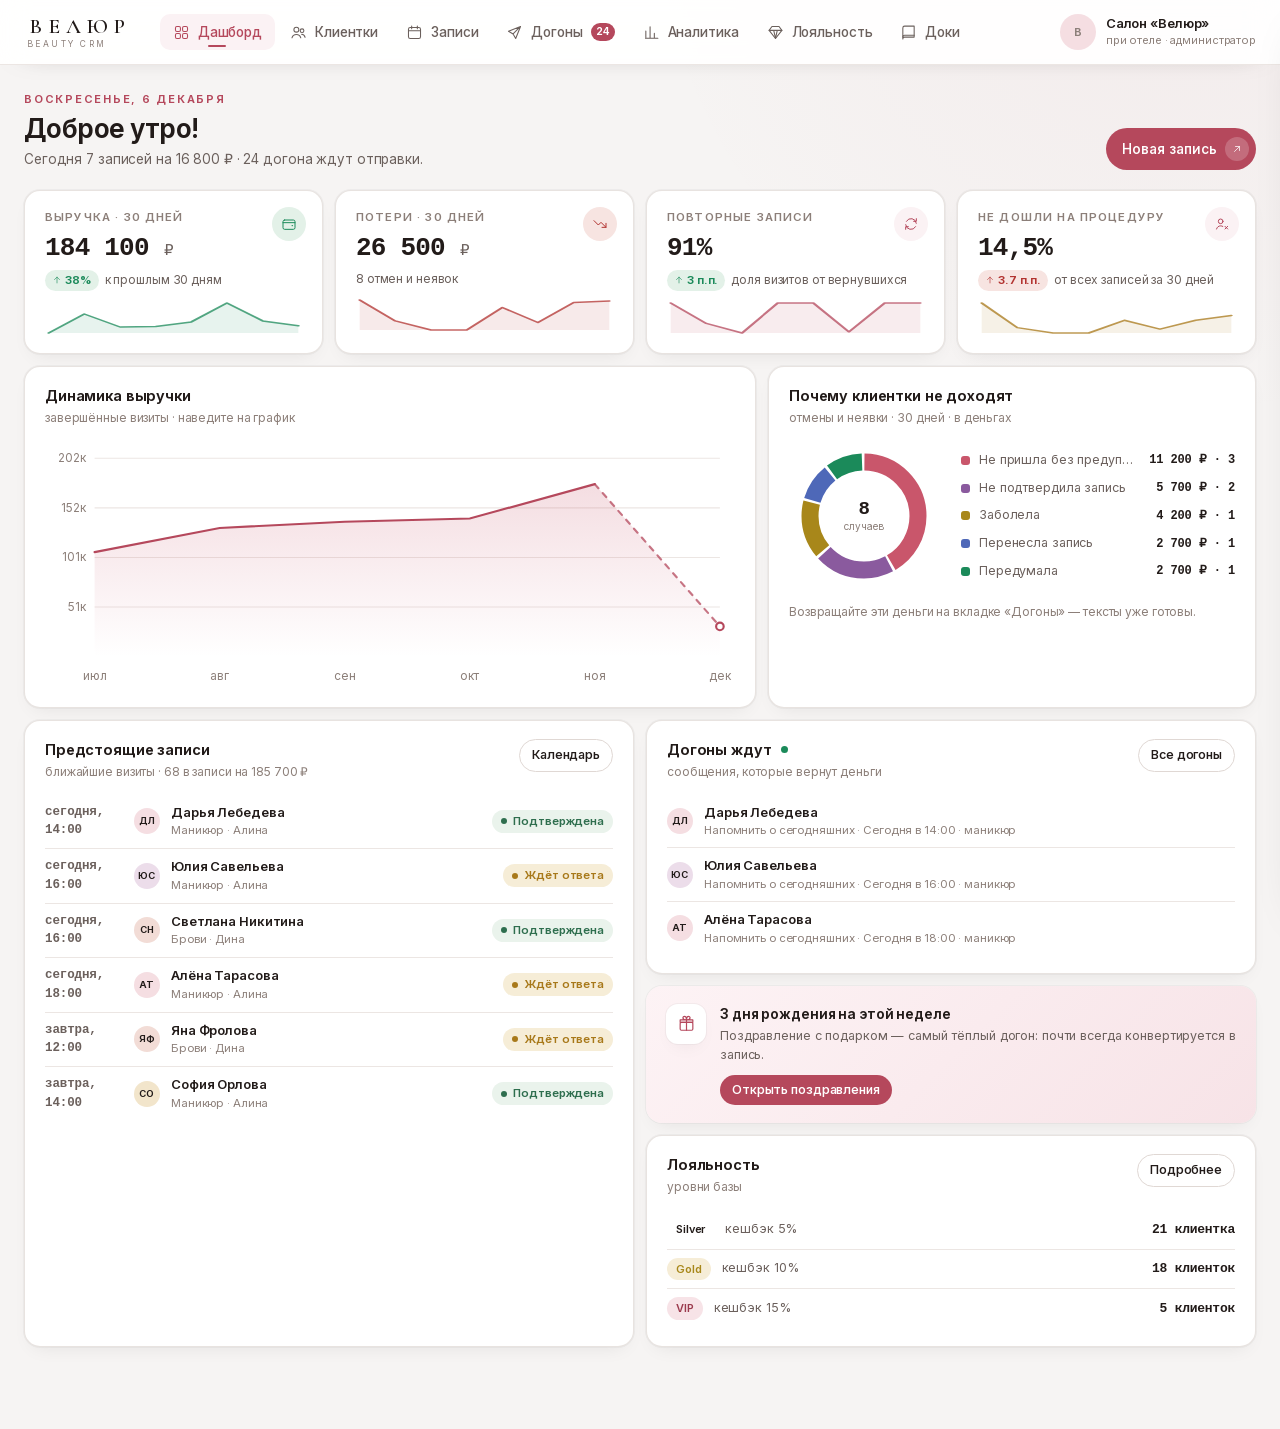
==== commit aba0b34a: "Исправить открытие записей и логотип" ====
--- a/index.html
+++ b/index.html
@@ -9,7 +9,7 @@
   <meta property="og:title" content="ВЕЛЮР — CRM для бьюти-мастеров">
   <meta property="og:description" content="База клиенток, календарь, догоны, аналитика потерь и лояльность — в одном светлом интерфейсе.">
   <link rel="icon" href="data:image/svg+xml,%3Csvg xmlns='http://www.w3.org/2000/svg' viewBox='0 0 64 64'%3E%3Crect width='64' height='64' rx='14' fill='%23B5485C'/%3E%3Ctext x='32' y='45' font-family='Georgia,serif' font-size='36' fill='%23FFF6F4' text-anchor='middle'%3EВ%3C/text%3E%3C/svg%3E">
-  <link rel="stylesheet" href="styles.css">
+  <link rel="stylesheet" href="styles.css?v=20260715-2">
 </head>
 <body>
   <header class="topbar">
@@ -97,7 +97,7 @@
   <div class="modal-veil" id="modal-veil"></div>
   <div class="toasts" id="toasts"></div>
 
-  <script src="data.js"></script>
-  <script src="app.js"></script>
+  <script src="data.js?v=20260715-2"></script>
+  <script src="app.js?v=20260715-2"></script>
 </body>
 </html>
--- a/styles.css
+++ b/styles.css
@@ -151,6 +151,7 @@
 @keyframes sheen { 0%, 62% { transform: translateX(-110%); } 82%, 100% { transform: translateX(110%); } }
 
 .profile { display: flex; align-items: center; gap: 10px; }
+.profile .ava { display: inline-flex; align-items: center; justify-content: center; line-height: 1; }
 .profile b { display: block; font-size: 13px; font-weight: 600; line-height: 1.2; }
 .profile span { display: block; font-size: 11px; color: var(--ink-3); }
 
@@ -403,28 +404,36 @@
   transition: box-shadow var(--dur-fast) var(--ease-standard), transform var(--dur-fast) var(--ease-standard);
   position: relative;
   overflow: hidden;
+  cursor: pointer;
 }
 .cal-cell:hover { box-shadow: var(--shadow-float); transform: translateY(-1px); }
 .cal-cell.other { background: transparent; box-shadow: none; opacity: 0.45; }
 .cal-cell.other:hover { transform: none; }
 .cal-cell.today .cal-num { background: var(--accent); color: #fff; }
 .cal-cell.selected { box-shadow: 0 0 0 2px var(--accent), var(--shadow-card); }
+.cal-day-select { position: absolute; inset: 0; z-index: 0; width: 100%; border-radius: inherit; }
 .cal-num {
   font-family: var(--font-num);
   font-size: 12px; font-weight: 600;
   width: 22px; height: 22px; border-radius: 7px;
   display: inline-flex; align-items: center; justify-content: center;
+  position: relative; z-index: 1; pointer-events: none;
 }
 .cal-evt {
+  position: relative; z-index: 2;
+  display: block; width: 100%; text-align: left;
   font-size: 10.5px; font-weight: 550;
   background: var(--accent-wash); color: var(--accent-deep);
   border-radius: 6px; padding: 2px 6px;
   white-space: nowrap; overflow: hidden; text-overflow: ellipsis;
   max-width: 100%;
 }
+.cal-evt:hover { background: var(--accent-soft); color: var(--accent-deep); }
 .cal-evt .t { font-family: var(--font-num); font-weight: 650; margin-right: 4px; }
-.cal-more { font-size: 10px; color: var(--ink-3); font-weight: 600; }
-.cal-sum { margin-top: auto; font-size: 9.5px; color: var(--ink-3); font-family: var(--font-num); }
+.cal-more { position: relative; z-index: 1; pointer-events: none; font-size: 10px; color: var(--ink-3); font-weight: 600; }
+.cal-dots { position: relative; z-index: 1; pointer-events: none; }
+.cal-sum { position: relative; z-index: 1; pointer-events: none; margin-top: auto; font-size: 9.5px; color: var(--ink-3); font-family: var(--font-num); }
+#day-appointments { scroll-margin-top: 84px; }
 
 /* ==================== Слоты дня ==================== */
 .slot-row {
@@ -433,6 +442,8 @@
   border-bottom: 1px solid var(--hairline);
 }
 .slot-row:last-child { border-bottom: 0; }
+.slot-row[data-act="open-appt"] { cursor: pointer; border-radius: 10px; transition: background var(--dur-fast) var(--ease-standard); }
+.slot-row[data-act="open-appt"]:hover { background: var(--wash); }
 .slot-time {
   font-family: var(--font-num);
   font-size: 15px; font-weight: 650;
@@ -608,6 +619,7 @@
 }
 .modal-veil.open { opacity: 1; pointer-events: auto; }
 .modal {
+  position: relative;
   width: min(440px, 100%);
   background: var(--bg);
   border-radius: 18px;
@@ -619,6 +631,22 @@
 }
 .modal-veil.open .modal { transform: translateY(0) scale(1); }
 .modal h3 { font-size: 18px; font-weight: 650; margin-bottom: 14px; letter-spacing: -0.01em; }
+.modal-close-x { position: absolute; top: 16px; right: 16px; }
+.appt-modal-head { display: flex; align-items: center; gap: 12px; padding-right: 38px; margin-bottom: 18px; }
+.appt-modal-person { flex: 1; min-width: 0; }
+.appt-modal-kicker { display: block; color: var(--accent); font-size: 10px; font-weight: 650; letter-spacing: 0.14em; text-transform: uppercase; margin-bottom: 2px; }
+.appt-modal-head h3 { margin: 0; font-size: 19px; }
+.appt-modal-head p { color: var(--ink-3); font-size: 12px; margin-top: 2px; }
+.appt-detail-grid { display: grid; grid-template-columns: 1fr 1fr; gap: 9px; }
+.appt-detail { background: var(--canvas); border-radius: 12px; padding: 11px 13px; box-shadow: var(--shadow-card); min-width: 0; }
+.appt-detail.wide { grid-column: 1 / -1; }
+.appt-detail > span, .appt-reason > span { display: block; color: var(--ink-3); font-size: 10.5px; font-weight: 600; margin-bottom: 3px; }
+.appt-detail b { display: block; font-size: 13.5px; font-weight: 650; overflow-wrap: anywhere; }
+.appt-detail small { display: block; color: var(--ink-3); font-size: 11px; margin-top: 2px; }
+.appt-reason { margin-top: 10px; padding: 11px 13px; border-radius: 12px; background: var(--accent-wash); }
+.appt-reason p { color: var(--ink-2); font-size: 12.5px; line-height: 1.5; }
+.appt-modal-foot { flex-wrap: wrap; }
+.appt-modal-spacer { flex: 1; }
 .field { margin-bottom: 12px; }
 .field label { display: block; font-size: 11.5px; font-weight: 600; color: var(--ink-2); margin-bottom: 5px; letter-spacing: 0.03em; }
 .field input, .field select, .field textarea {
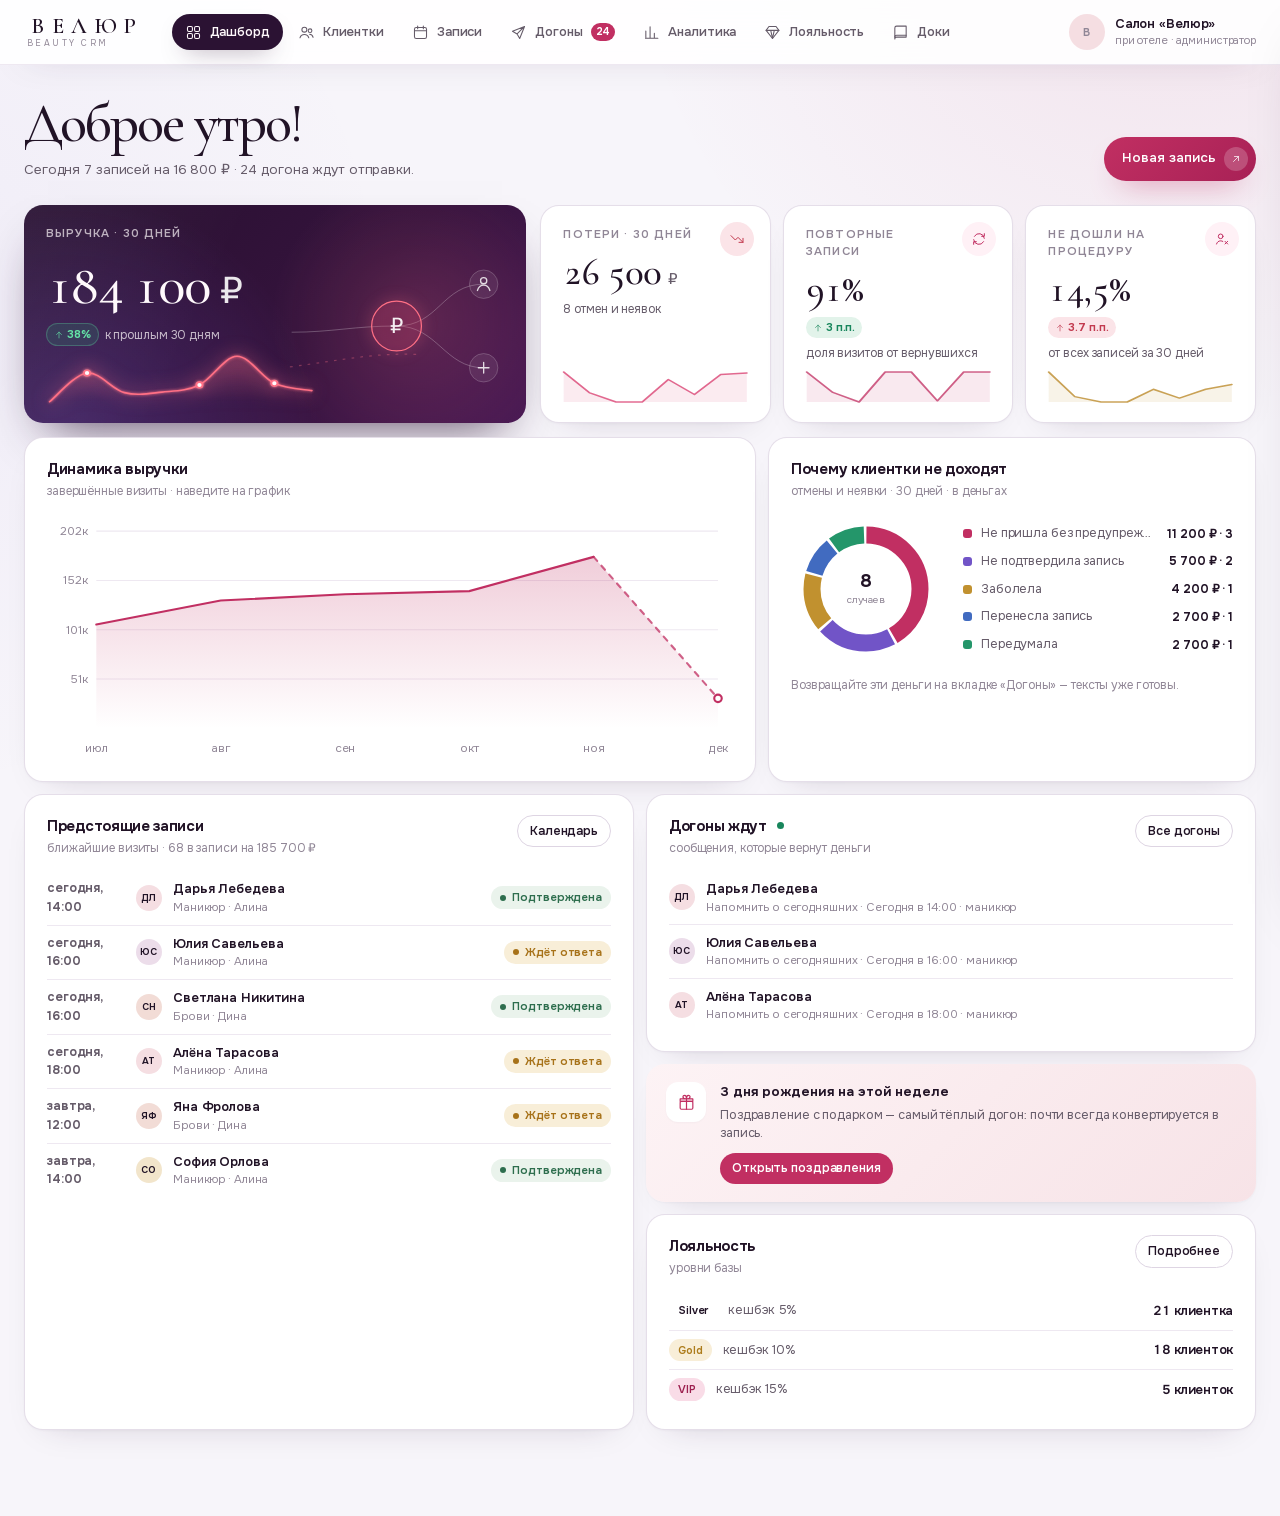
==== commit aeb29ca2: "Обновить дизайн CRM в премиальном стиле" ====
--- a/index.html
+++ b/index.html
@@ -3,13 +3,13 @@
 <head>
   <meta charset="UTF-8">
   <meta name="viewport" content="width=device-width, initial-scale=1.0, viewport-fit=cover">
-  <meta name="theme-color" content="#F6F4F3">
+  <meta name="theme-color" content="#F7F5FA">
   <title>ВЕЛЮР — CRM для бьюти-мастеров</title>
   <meta name="description" content="ВЕЛЮР — CRM для салонов и бьюти-мастеров: база клиенток, календарь записей, догоны, аналитика денег и потерь, лояльность.">
   <meta property="og:title" content="ВЕЛЮР — CRM для бьюти-мастеров">
   <meta property="og:description" content="База клиенток, календарь, догоны, аналитика потерь и лояльность — в одном светлом интерфейсе.">
-  <link rel="icon" href="data:image/svg+xml,%3Csvg xmlns='http://www.w3.org/2000/svg' viewBox='0 0 64 64'%3E%3Crect width='64' height='64' rx='14' fill='%23B5485C'/%3E%3Ctext x='32' y='45' font-family='Georgia,serif' font-size='36' fill='%23FFF6F4' text-anchor='middle'%3EВ%3C/text%3E%3C/svg%3E">
-  <link rel="stylesheet" href="styles.css?v=20260715-2">
+  <link rel="icon" href="data:image/svg+xml,%3Csvg xmlns='http://www.w3.org/2000/svg' viewBox='0 0 64 64'%3E%3Crect width='64' height='64' rx='14' fill='%232B1233'/%3E%3Ctext x='32' y='45' font-family='Georgia,serif' font-size='36' fill='%23FFF9FC' text-anchor='middle'%3EВ%3C/text%3E%3C/svg%3E">
+  <link rel="stylesheet" href="styles.css?v=20260715-3">
 </head>
 <body>
   <header class="topbar">
@@ -97,7 +97,7 @@
   <div class="modal-veil" id="modal-veil"></div>
   <div class="toasts" id="toasts"></div>
 
-  <script src="data.js?v=20260715-2"></script>
-  <script src="app.js?v=20260715-2"></script>
+  <script src="data.js?v=20260715-3"></script>
+  <script src="app.js?v=20260715-3"></script>
 </body>
 </html>
--- a/styles.css
+++ b/styles.css
@@ -1,60 +1,65 @@
-/* ВЕЛЮР — дизайн-система v2.
-   Светлый салонный продукт по техкарте: белые поверхности, розовый акцент,
-   Inter (UI) + моноширинные цифры, сетка 8px, радиусы 8/12/16/24. */
+/* ВЕЛЮР — дизайн-система v3.
+   Светлая premium CRM: холодные поверхности, сливовый hero, ягодный акцент,
+   Onest (UI) + Cormorant Garamond (display), сетка 8px. */
 
 @import url('assets/fonts/fonts.css');
 
 :root {
   /* Поверхности */
-  --bg: #F6F4F3;
+  --bg: #F7F5FA;
   --canvas: #FFFFFF;
-  --wash: #FAF6F5;
-  --fog: #F1EDEB;
-  --ink: #221B19;
-  --ink-2: #6B605C;
-  --ink-3: #8C7F79;
-  --hairline: #ECE6E3;
-  --hairline-2: #E0D8D4;
+  --wash: #FBF9FC;
+  --fog: #F1ECF4;
+  --ink: #211326;
+  --ink-2: #655B69;
+  --ink-3: #908696;
+  --hairline: #EEE8F1;
+  --hairline-2: #DED5E3;
 
   /* Акценты */
-  --accent: #B5485C;
-  --accent-deep: #9C3B4E;
-  --accent-soft: #F7E3E7;
-  --accent-wash: #FBF2F4;
-  --gold: #A8871A;
-  --gold-soft: #F6EDD7;
-  --silver: #6E7684;
-  --silver-soft: #EEF0F3;
+  --accent: #C12F62;
+  --accent-deep: #9D204F;
+  --accent-soft: #F9DCE7;
+  --accent-wash: #FFF1F6;
+  --plum: #2B1233;
+  --plum-2: #4A1B54;
+  --coral: #FF7085;
+  --violet: #7154C7;
+  --gold: #AD7C1C;
+  --gold-soft: #F8EED8;
+  --silver: #6C7382;
+  --silver-soft: #EEF0F4;
 
   /* Статусы (зарезервированы, не для серий) */
-  --good: #1B8A5A;
-  --good-soft: #E3F1E8;
-  --warn: #A8791A;
-  --warn-soft: #F6EDD7;
-  --bad: #B23330;
-  --bad-soft: #F7E4E1;
-  --neutral-soft: #EFECEA;
+  --good: #18865C;
+  --good-soft: #E2F3EA;
+  --warn: #A77219;
+  --warn-soft: #F8EED8;
+  --bad: #C23A4F;
+  --bad-soft: #FBE4E8;
+  --neutral-soft: #F0EDF1;
 
   /* Категориальная палитра графиков (валидирована: CVD/контраст) */
-  --c1: #C9566B;
-  --c2: #8A5A9E;
-  --c3: #A8871A;
-  --c4: #4E68B8;
-  --c5: #1B8A5A;
+  --c1: #C12F62;
+  --c2: #7154C7;
+  --c3: #C1912F;
+  --c4: #416BC0;
+  --c5: #24966A;
 
   /* Тени */
-  --shadow-card: 0 0 0 1px rgba(34, 27, 25, 0.04), 0 8px 20px -10px rgba(34, 27, 25, 0.10);
-  --shadow-float: 0 0 0 1px rgba(34, 27, 25, 0.05), 0 24px 48px -16px rgba(34, 27, 25, 0.22);
+  --shadow-card: 0 1px 2px rgba(43, 18, 51, 0.03), 0 14px 34px -24px rgba(43, 18, 51, 0.26);
+  --shadow-float: 0 2px 4px rgba(43, 18, 51, 0.04), 0 28px 58px -24px rgba(43, 18, 51, 0.34);
 
   /* Радиусы */
-  --r-card: 16px;
-  --r-input: 10px;
+  --r-card: 19px;
+  --r-input: 12px;
   --r-chip: 999px;
 
   /* Шрифты */
-  --font-ui: 'Inter', -apple-system, sans-serif;
+  --font-ui: 'Onest', 'Inter', -apple-system, sans-serif;
+  --font-display: 'Cormorant Garamond', 'Georgia', serif;
   --font-brand: 'Cormorant Garamond', 'Georgia', serif;
-  --font-num: ui-monospace, 'SF Mono', SFMono-Regular, 'Menlo', 'Consolas', monospace;
+  --font-num: 'Onest', 'Inter', -apple-system, sans-serif;
 
   /* Motion */
   --dur-fast: 140ms;
@@ -74,7 +79,8 @@
   line-height: 1.5;
   color: var(--ink);
   background:
-    radial-gradient(circle at 92% -8%, rgba(181, 72, 92, 0.055), transparent 34rem),
+    radial-gradient(circle at 92% -8%, rgba(193, 47, 98, 0.10), transparent 35rem),
+    radial-gradient(circle at -8% 20%, rgba(113, 84, 199, 0.055), transparent 31rem),
     var(--bg);
   -webkit-font-smoothing: antialiased;
   letter-spacing: -0.008em;
@@ -92,13 +98,13 @@
 /* ==================== Топбар ==================== */
 .topbar {
   position: sticky; top: 0; z-index: 60;
-  background: rgba(255, 255, 255, 0.92);
-  backdrop-filter: blur(14px);
+  background: rgba(255, 255, 255, 0.90);
+  backdrop-filter: blur(18px);
   border-bottom: 1px solid var(--hairline);
-  box-shadow: 0 8px 28px -26px rgba(34, 27, 25, 0.6);
+  box-shadow: 0 12px 36px -30px rgba(43, 18, 51, 0.72);
 }
 .topbar-in {
-  max-width: 1360px; margin: 0 auto;
+  max-width: 1440px; margin: 0 auto;
   display: flex; align-items: center; gap: 20px;
   min-height: 64px;
   padding: 9px 24px;
@@ -106,8 +112,8 @@
 .brand { display: flex; flex-direction: column; line-height: 1; margin-right: 8px; text-decoration: none; }
 .brand-word {
   font-family: var(--font-brand);
-  font-size: 21px; font-weight: 600;
-  letter-spacing: 0.30em; text-indent: 0.30em;
+  font-size: 22px; font-weight: 600;
+  letter-spacing: 0.33em; text-indent: 0.33em;
 }
 .brand-sub { font-size: 8.5px; letter-spacing: 0.30em; text-indent: 0.30em; text-transform: uppercase; color: var(--ink-3); margin-top: 3px; }
 
@@ -115,8 +121,8 @@
 .nav-item {
   display: flex; align-items: center; gap: 8px;
   padding: 8px 13px;
-  border-radius: 10px;
-  font-size: 13.5px; font-weight: 500;
+  border-radius: 999px;
+  font-size: 13px; font-weight: 540;
   color: var(--ink-2);
   text-decoration: none;
   position: relative;
@@ -125,13 +131,10 @@
 }
 .nav-item svg { width: 17px; height: 17px; flex: 0 0 auto; }
 .nav-item:hover { background: var(--fog); color: var(--ink); }
-.nav-item.active { background: var(--accent-wash); color: var(--accent); }
-.topbar .nav-item.active::after {
-  content: '';
-  position: absolute; left: 50%; bottom: 3px;
-  width: 18px; height: 2px; border-radius: 99px;
-  background: var(--accent);
-  transform: translateX(-50%);
+.topbar .nav-item.active {
+  background: var(--plum);
+  color: #FFF9FC;
+  box-shadow: 0 10px 24px -14px rgba(43, 18, 51, 0.72);
 }
 .nav-item .nav-count {
   font-size: 10.5px; font-weight: 650;
@@ -156,15 +159,18 @@
 .profile span { display: block; font-size: 11px; color: var(--ink-3); }
 
 /* ==================== Каркас ==================== */
-.main { max-width: 1360px; margin: 0 auto; padding: 26px 24px 70px; }
-.page-head { display: flex; align-items: flex-end; justify-content: space-between; gap: 16px; margin-bottom: 20px; }
-.page-title { font-size: 26px; font-weight: 650; letter-spacing: -0.02em; line-height: 1.15; }
+.main { max-width: 1440px; margin: 0 auto; padding: 30px 24px 74px; }
+.page-head { display: flex; align-items: flex-end; justify-content: space-between; gap: 18px; margin-bottom: 24px; }
+.page-title {
+  font-family: var(--font-display);
+  font-size: 38px; font-weight: 540; letter-spacing: -0.035em; line-height: 1;
+}
 .page-kicker {
   font-size: 11px; letter-spacing: 0.16em; text-transform: uppercase;
   color: var(--accent); font-weight: 650;
   margin-bottom: 6px;
 }
-.page-sub { color: var(--ink-2); margin-top: 6px; font-size: 13.5px; max-width: 64ch; }
+.page-sub { color: var(--ink-2); margin-top: 9px; font-size: 13.5px; max-width: 64ch; }
 .head-actions { display: flex; gap: 10px; align-items: center; flex: 0 0 auto; }
 
 /* ==================== Кнопки ==================== */
@@ -180,8 +186,12 @@
 }
 .btn > svg { width: 15px; height: 15px; flex: 0 0 auto; }
 .btn:active { transform: scale(0.97); }
-.btn-primary { background: var(--accent); color: #fff; padding-right: 7px; }
-.btn-primary:hover { background: var(--accent-deep); box-shadow: 0 10px 22px -10px rgba(181, 72, 92, 0.55); }
+.btn-primary {
+  background: linear-gradient(135deg, var(--accent) 0%, #A82156 100%);
+  color: #fff; padding: 10px 8px 10px 18px;
+  box-shadow: 0 14px 30px -17px rgba(193, 47, 98, 0.9);
+}
+.btn-primary:hover { background: linear-gradient(135deg, #D13970, var(--accent-deep)); box-shadow: 0 18px 32px -16px rgba(193, 47, 98, 0.72); }
 .btn-primary .btn-orb {
   width: 24px; height: 24px; border-radius: 50%;
   background: rgba(255, 255, 255, 0.2);
@@ -210,12 +220,12 @@
 /* ==================== Карточки / сетки ==================== */
 .card {
   background: var(--canvas);
-  border: 1px solid rgba(224, 216, 212, 0.72);
+  border: 1px solid rgba(222, 213, 227, 0.78);
   border-radius: var(--r-card);
   box-shadow: var(--shadow-card);
-  padding: 18px 20px;
-}
-.card-title { font-size: 14.5px; font-weight: 650; letter-spacing: -0.01em; display: flex; align-items: center; gap: 8px; }
+  padding: 20px 22px;
+}
+.card-title { font-size: 15px; font-weight: 650; letter-spacing: -0.02em; display: flex; align-items: center; gap: 8px; }
 .card-hint { font-size: 12px; color: var(--ink-3); margin-top: 2px; }
 .card-head { display: flex; align-items: flex-start; justify-content: space-between; gap: 12px; margin-bottom: 14px; }
 
@@ -239,7 +249,7 @@
 .stat .stat-label { font-size: 11.5px; letter-spacing: 0.1em; text-transform: uppercase; color: var(--ink-3); font-weight: 600; padding-right: 40px; }
 .stat .stat-value {
   font-family: var(--font-num);
-  font-size: 26px; font-weight: 600; line-height: 1.15;
+  font-size: 29px; font-weight: 560; line-height: 1.12;
   margin-top: 8px; letter-spacing: -0.03em;
   font-variant-numeric: tabular-nums;
 }
@@ -251,6 +261,79 @@
 .delta.up { color: var(--good); background: var(--good-soft); }
 .delta.down { color: var(--bad); background: var(--bad-soft); }
 .delta svg { width: 10px; height: 10px; }
+
+/* Дашборд: один эмоциональный hero и три операционные метрики. */
+.route-dashboard .page-kicker { display: none; }
+.route-dashboard .page-title { font-size: clamp(46px, 4.4vw, 64px); font-weight: 500; }
+.dashboard-kpis {
+  display: grid;
+  grid-template-columns: minmax(0, 1.65fr) minmax(0, 2.35fr);
+  gap: 14px;
+  margin-bottom: 14px;
+}
+.dashboard-kpi-rail { display: grid; grid-template-columns: repeat(3, minmax(0, 1fr)); gap: 12px; min-width: 0; }
+.dashboard-kpis > *, .dashboard-kpi-rail > * { min-width: 0; }
+.dashboard-kpi-rail .stat { min-height: 218px; overflow: hidden; }
+.dashboard-kpi-rail .stat .stat-value {
+  font-family: var(--font-display);
+  font-size: clamp(34px, 3vw, 45px);
+  font-weight: 520;
+}
+.dashboard-kpi-rail .stat .spark { position: absolute; left: 20px; right: 20px; bottom: 18px; }
+.revenue-hero {
+  min-height: 218px;
+  overflow: hidden;
+  color: #FFF9FC;
+  border: 0;
+  background:
+    radial-gradient(circle at 78% 52%, rgba(255, 112, 133, 0.18), transparent 9rem),
+    radial-gradient(circle at 8% 110%, rgba(113, 84, 199, 0.34), transparent 16rem),
+    linear-gradient(135deg, #27102F 0%, #35133D 58%, #4B1A54 100%);
+  box-shadow: 0 24px 48px -24px rgba(43, 18, 51, 0.82);
+}
+.revenue-hero::after {
+  content: '';
+  position: absolute; inset: 0;
+  background: linear-gradient(115deg, rgba(255,255,255,0.055), transparent 38%);
+  pointer-events: none;
+}
+.revenue-hero > * { position: relative; z-index: 2; }
+.revenue-hero .stat-label { color: rgba(255, 249, 252, 0.68); }
+.revenue-hero .stat-value {
+  font-family: var(--font-display);
+  font-size: clamp(48px, 4.4vw, 66px);
+  font-weight: 500;
+  letter-spacing: -0.045em;
+  margin-top: 12px;
+}
+.revenue-hero .stat-value small { font-family: var(--font-display); font-size: 0.64em; color: rgba(255,255,255,0.9); }
+.revenue-hero .stat-foot { color: rgba(255, 249, 252, 0.72); }
+.revenue-hero .stat-ico {
+  background: rgba(255,255,255,0.08);
+  color: rgba(255,255,255,0.88);
+  border: 1px solid rgba(255,255,255,0.12);
+}
+.revenue-hero .spark {
+  position: absolute; z-index: 1;
+  left: 22px; right: 42%; bottom: 18px;
+  filter: drop-shadow(0 0 9px rgba(255, 112, 133, 0.74));
+}
+.revenue-hero .spark svg { height: 52px; }
+.revenue-hero .delta.up { color: #64E3A7; background: rgba(33, 182, 119, 0.16); border: 1px solid rgba(100, 227, 167, 0.28); }
+.hero-journey {
+  position: absolute; z-index: 1;
+  top: 38px; right: 14px; bottom: 14px;
+  width: 46%;
+  color: rgba(255,255,255,0.76);
+  pointer-events: none;
+}
+.hero-journey svg { width: 100%; height: 100%; overflow: visible; }
+.hero-journey .journey-link { fill: none; stroke: rgba(255,255,255,0.26); stroke-width: 1.1; }
+.hero-journey .journey-dash { fill: none; stroke: rgba(255,112,133,0.34); stroke-width: 1.4; stroke-dasharray: 3 7; }
+.hero-journey .journey-hub { fill: rgba(193,47,98,0.15); stroke: var(--coral); stroke-width: 1.4; filter: drop-shadow(0 0 8px rgba(255,112,133,0.8)); }
+.hero-journey .journey-node { fill: rgba(255,255,255,0.07); stroke: rgba(255,255,255,0.22); }
+.hero-journey .journey-glyph { fill: none; stroke: rgba(255,255,255,0.82); stroke-width: 1.5; stroke-linecap: round; stroke-linejoin: round; }
+.hero-journey text { fill: rgba(255,255,255,0.92); font: 500 24px var(--font-display); }
 
 /* ==================== Чипы, теги, статусы ==================== */
 .chips { display: flex; gap: 7px; flex-wrap: wrap; }
@@ -770,16 +853,16 @@
 }
 .docs-toc a:hover { background: var(--fog); color: var(--ink); }
 .docs-body { flex: 1; min-width: 0; }
-.docs-body h1 { font-size: 32px; font-weight: 700; letter-spacing: -0.02em; line-height: 1.12; margin-bottom: 12px; }
+.docs-body h1 { font-family: var(--font-display); font-size: 44px; font-weight: 540; letter-spacing: -0.035em; line-height: 1.05; margin-bottom: 12px; }
 .docs-body h2 {
   font-size: 21px; font-weight: 650; letter-spacing: -0.01em;
   margin: 40px 0 12px; padding-top: 20px;
   border-top: 1px solid var(--hairline);
 }
 .docs-body h3 { font-size: 15px; font-weight: 650; margin: 22px 0 8px; }
-.docs-body p { margin-bottom: 12px; color: #4A403C; font-size: 14px; line-height: 1.65; }
+.docs-body p { margin-bottom: 12px; color: var(--ink-2); font-size: 14px; line-height: 1.65; }
 .docs-body ul, .docs-body ol { margin: 0 0 14px 20px; }
-.docs-body li { margin-bottom: 7px; color: #4A403C; line-height: 1.6; }
+.docs-body li { margin-bottom: 7px; color: var(--ink-2); line-height: 1.6; }
 .docs-body li b, .docs-body p b { color: var(--ink); }
 .docs-body .doc-note {
   background: var(--accent-soft); border-radius: 12px; padding: 13px 16px;
@@ -799,6 +882,8 @@
 /* ==================== Адаптив ==================== */
 @media (max-width: 1180px) {
   .grid-stats { grid-template-columns: repeat(2, minmax(0, 1fr)); }
+  .dashboard-kpis { grid-template-columns: minmax(0, 1fr); }
+  .dashboard-kpi-rail { grid-template-columns: repeat(3, minmax(0, 1fr)); }
   .grid-2, .grid-2b { grid-template-columns: minmax(0, 1fr); }
   .ret-grid { grid-template-columns: 1fr; }
   .tier-grid { grid-template-columns: 1fr; }
@@ -820,12 +905,14 @@
     padding: 6px 6px calc(6px + env(safe-area-inset-bottom));
     border-top: 1px solid var(--hairline);
     background: rgba(255, 255, 255, 0.94);
-    backdrop-filter: blur(14px);
+    backdrop-filter: blur(18px);
+    box-shadow: 0 -18px 40px -34px rgba(43, 18, 51, 0.72);
   }
   .bottom-nav .nav-item { flex-direction: column; gap: 3px; font-size: 9.5px; padding: 5px 7px; border-radius: 10px; }
+  .bottom-nav .nav-item.active { background: var(--accent-wash); color: var(--accent); }
   .bottom-nav .nav-item .nav-count { position: absolute; top: 0; right: 2px; min-width: 15px; height: 15px; font-size: 9px; }
   .main { padding: 20px 14px 100px; }
-  .page-title { font-size: 22px; }
+  .page-title { font-size: 32px; }
   .page-head { flex-direction: column; align-items: flex-start; margin-bottom: 16px; }
   .head-actions { width: 100%; }
   .head-actions .searchbox { flex: 1; }
@@ -833,6 +920,32 @@
   .grid-stats, .grid-stats.grid-3 { grid-template-columns: repeat(2, minmax(0, 1fr)); gap: 10px; }
   .stat .stat-value { font-size: 21px; }
   .stat .stat-ico { width: 28px; height: 28px; top: 13px; right: 13px; }
+  .route-dashboard .page-head {
+    display: grid;
+    grid-template-columns: minmax(0, 1fr) auto;
+    align-items: center;
+    gap: 10px;
+    margin-bottom: 20px;
+  }
+  .route-dashboard .page-title { font-size: clamp(38px, 10.5vw, 48px); line-height: 0.96; }
+  .route-dashboard .page-sub { max-width: 225px; font-size: 12.2px; line-height: 1.45; }
+  .route-dashboard .head-actions { width: auto; }
+  .route-dashboard .btn-primary { font-size: 12px; padding: 9px 7px 9px 14px; }
+  .dashboard-kpis { gap: 10px; margin-bottom: 10px; }
+  .revenue-hero { min-height: 254px; padding: 20px; }
+  .revenue-hero .stat-value { font-size: clamp(48px, 15vw, 62px); }
+  .revenue-hero .spark { left: 20px; right: 36%; bottom: 17px; }
+  .revenue-hero .spark svg { height: 62px; }
+  .hero-journey { width: 47%; right: 8px; top: 68px; }
+  .dashboard-kpi-rail { gap: 8px; }
+  .dashboard-kpi-rail .stat { min-height: 210px; padding: 14px 12px; }
+  .dashboard-kpi-rail .stat .stat-label { font-size: 9.5px; line-height: 1.25; padding-right: 25px; }
+  .dashboard-kpi-rail .stat .stat-value { font-size: clamp(27px, 4.8vw, 38px); margin-top: 12px; white-space: nowrap; }
+  .dashboard-kpi-rail .stat .stat-value small { font-size: 12px; }
+  .dashboard-kpi-rail .stat .stat-foot { font-size: 9.8px; line-height: 1.35; }
+  .dashboard-kpi-rail .stat .stat-ico { width: 24px; height: 24px; top: 10px; right: 10px; }
+  .dashboard-kpi-rail .stat .stat-ico svg { width: 13px; height: 13px; }
+  .dashboard-kpi-rail .stat .spark { left: 12px; right: 12px; bottom: 13px; }
   .searchbox { min-width: 0; width: 100%; }
   .client-filters {
     flex-wrap: nowrap; overflow-x: auto;
@@ -868,7 +981,7 @@
     width: 100%;
     padding: 0 16px calc(34px + env(safe-area-inset-bottom));
     background:
-      radial-gradient(circle at 100% 0, rgba(181, 72, 92, 0.06), transparent 22rem),
+      radial-gradient(circle at 100% 0, rgba(193, 47, 98, 0.08), transparent 22rem),
       var(--bg);
     scroll-padding-top: 116px;
   }
@@ -893,7 +1006,7 @@
     position: sticky; top: calc(53px + env(safe-area-inset-top)); z-index: 4;
     display: grid; grid-template-columns: repeat(3, 1fr);
     margin: 14px 0 4px; padding: 4px;
-    background: rgba(241, 237, 235, 0.94);
+    background: rgba(241, 236, 244, 0.94);
     border: 1px solid var(--hairline);
     border-radius: 12px;
     backdrop-filter: blur(12px);
@@ -919,6 +1032,19 @@
 }
 @media (max-width: 380px) {
   .main { padding-left: 12px; padding-right: 12px; }
+  .route-dashboard .page-head { grid-template-columns: minmax(0, 1fr); }
+  .route-dashboard .page-sub { max-width: none; }
+  .route-dashboard .head-actions { width: 100%; }
+  .route-dashboard .btn-primary { width: 100%; justify-content: center; }
+  .dashboard-kpi-rail {
+    grid-template-columns: repeat(3, 158px);
+    overflow-x: auto;
+    margin: 0 -12px;
+    padding: 0 12px 5px;
+    scrollbar-width: none;
+    -webkit-overflow-scrolling: touch;
+  }
+  .dashboard-kpi-rail::-webkit-scrollbar { display: none; }
   .client-filters { margin-left: -12px; margin-right: -12px; padding-left: 12px; padding-right: 12px; }
   .bottom-nav .nav-item { padding-left: 4px; padding-right: 4px; font-size: 9px; }
   .profile b { max-width: 125px; }
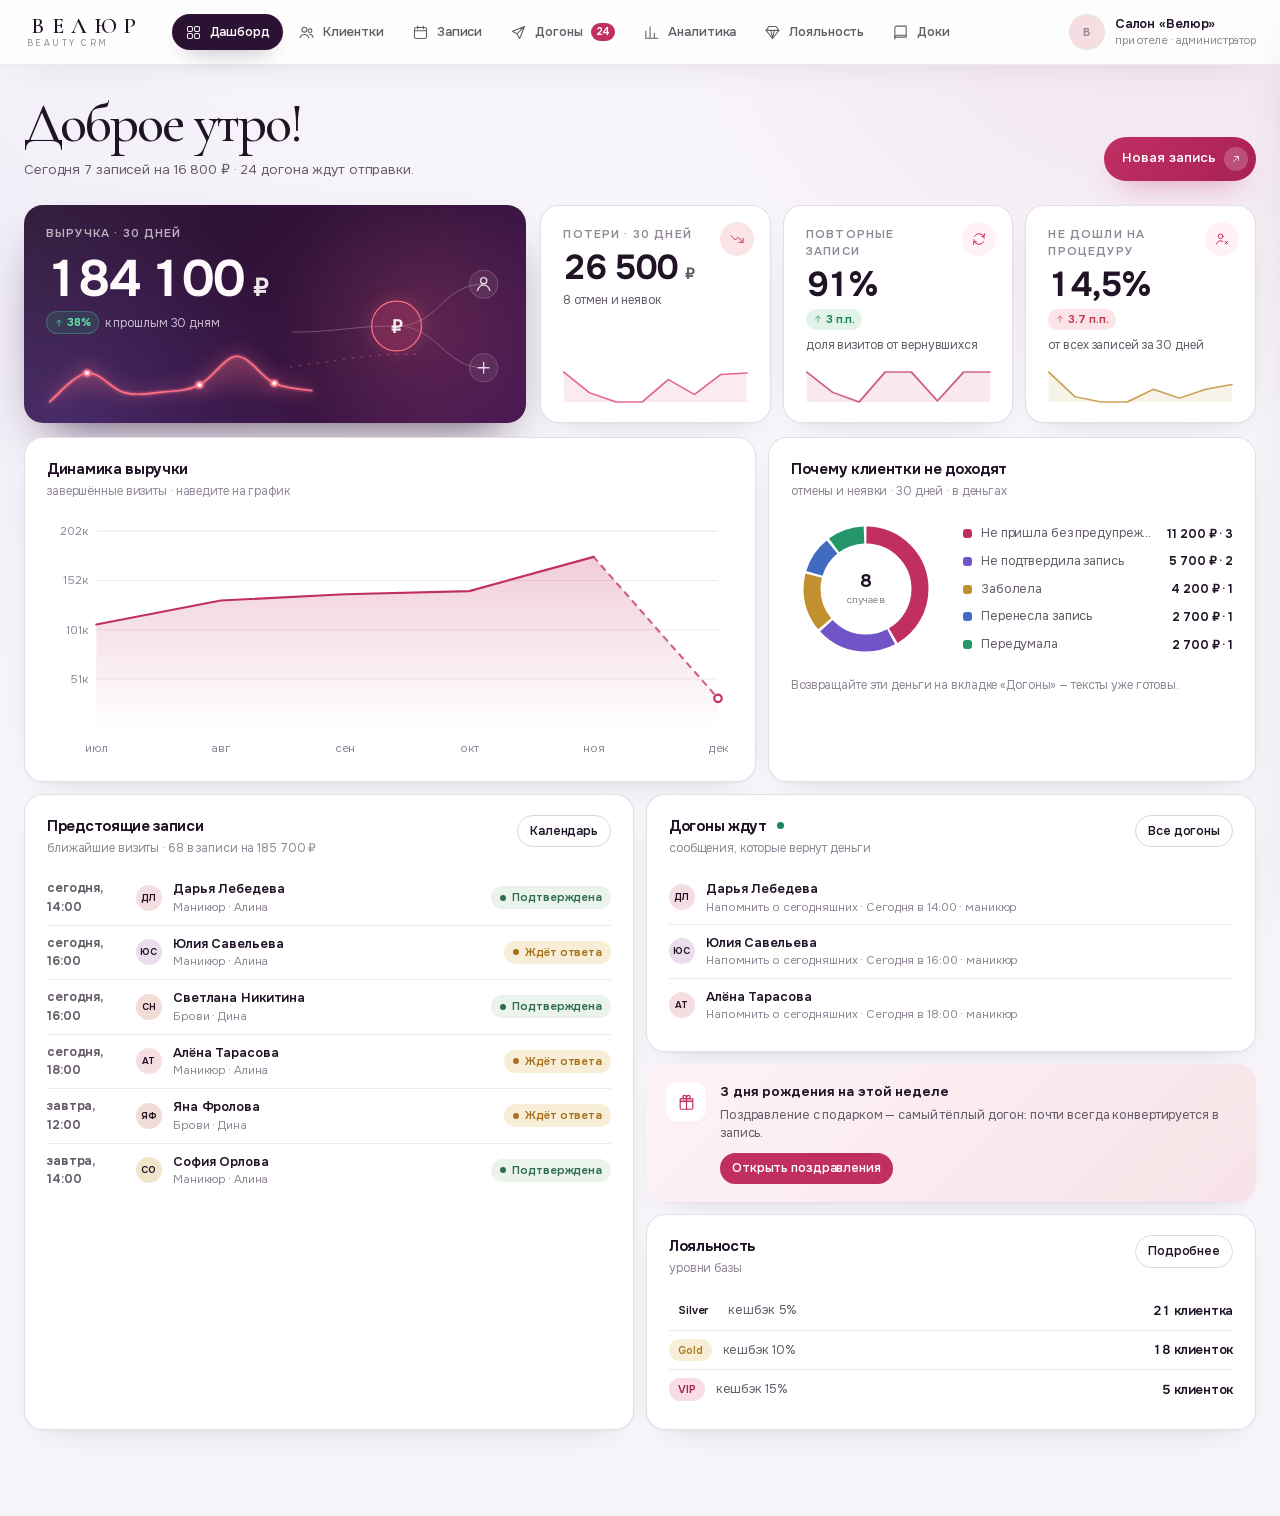
==== commit 0efbc26a: "Уплотнить цифровую типографику KPI" ====
--- a/index.html
+++ b/index.html
@@ -9,7 +9,7 @@
   <meta property="og:title" content="ВЕЛЮР — CRM для бьюти-мастеров">
   <meta property="og:description" content="База клиенток, календарь, догоны, аналитика потерь и лояльность — в одном светлом интерфейсе.">
   <link rel="icon" href="data:image/svg+xml,%3Csvg xmlns='http://www.w3.org/2000/svg' viewBox='0 0 64 64'%3E%3Crect width='64' height='64' rx='14' fill='%232B1233'/%3E%3Ctext x='32' y='45' font-family='Georgia,serif' font-size='36' fill='%23FFF9FC' text-anchor='middle'%3EВ%3C/text%3E%3C/svg%3E">
-  <link rel="stylesheet" href="styles.css?v=20260715-3">
+  <link rel="stylesheet" href="styles.css?v=20260715-4">
 </head>
 <body>
   <header class="topbar">
@@ -97,7 +97,7 @@
   <div class="modal-veil" id="modal-veil"></div>
   <div class="toasts" id="toasts"></div>
 
-  <script src="data.js?v=20260715-3"></script>
-  <script src="app.js?v=20260715-3"></script>
+  <script src="data.js?v=20260715-4"></script>
+  <script src="app.js?v=20260715-4"></script>
 </body>
 </html>
--- a/styles.css
+++ b/styles.css
@@ -249,11 +249,12 @@
 .stat .stat-label { font-size: 11.5px; letter-spacing: 0.1em; text-transform: uppercase; color: var(--ink-3); font-weight: 600; padding-right: 40px; }
 .stat .stat-value {
   font-family: var(--font-num);
-  font-size: 29px; font-weight: 560; line-height: 1.12;
-  margin-top: 8px; letter-spacing: -0.03em;
-  font-variant-numeric: tabular-nums;
-}
-.stat .stat-value small { font-size: 15px; color: var(--ink-2); font-weight: 500; }
+  font-size: 29px; font-weight: 650; line-height: 1.08;
+  margin-top: 8px; letter-spacing: -0.045em;
+  font-variant-numeric: tabular-nums lining-nums;
+  font-feature-settings: 'tnum' 1, 'lnum' 1;
+}
+.stat .stat-value small { font-size: 15px; color: var(--ink-2); font-weight: 600; letter-spacing: -0.02em; }
 .stat .stat-foot { margin-top: 6px; font-size: 12px; color: var(--ink-2); display: flex; align-items: center; gap: 6px; flex-wrap: wrap; }
 .stat .spark { margin-top: 10px; }
 .stat .spark svg { display: block; width: 100%; height: 34px; }
@@ -275,9 +276,12 @@
 .dashboard-kpis > *, .dashboard-kpi-rail > * { min-width: 0; }
 .dashboard-kpi-rail .stat { min-height: 218px; overflow: hidden; }
 .dashboard-kpi-rail .stat .stat-value {
-  font-family: var(--font-display);
-  font-size: clamp(34px, 3vw, 45px);
-  font-weight: 520;
+  font-family: var(--font-num);
+  font-size: clamp(34px, 2.7vw, 41px);
+  font-weight: 650;
+  line-height: 1;
+  letter-spacing: -0.055em;
+  font-variant-numeric: tabular-nums lining-nums;
 }
 .dashboard-kpi-rail .stat .spark { position: absolute; left: 20px; right: 20px; bottom: 18px; }
 .revenue-hero {
@@ -300,13 +304,21 @@
 .revenue-hero > * { position: relative; z-index: 2; }
 .revenue-hero .stat-label { color: rgba(255, 249, 252, 0.68); }
 .revenue-hero .stat-value {
-  font-family: var(--font-display);
-  font-size: clamp(48px, 4.4vw, 66px);
-  font-weight: 500;
-  letter-spacing: -0.045em;
+  font-family: var(--font-num);
+  font-size: clamp(48px, 4vw, 60px);
+  font-weight: 650;
+  line-height: 1;
+  letter-spacing: -0.06em;
+  font-variant-numeric: tabular-nums lining-nums;
   margin-top: 12px;
 }
-.revenue-hero .stat-value small { font-family: var(--font-display); font-size: 0.64em; color: rgba(255,255,255,0.9); }
+.revenue-hero .stat-value small {
+  font-family: var(--font-num);
+  font-size: 0.46em;
+  font-weight: 600;
+  letter-spacing: -0.02em;
+  color: rgba(255,255,255,0.9);
+}
 .revenue-hero .stat-foot { color: rgba(255, 249, 252, 0.72); }
 .revenue-hero .stat-ico {
   background: rgba(255,255,255,0.08);
@@ -333,7 +345,7 @@
 .hero-journey .journey-hub { fill: rgba(193,47,98,0.15); stroke: var(--coral); stroke-width: 1.4; filter: drop-shadow(0 0 8px rgba(255,112,133,0.8)); }
 .hero-journey .journey-node { fill: rgba(255,255,255,0.07); stroke: rgba(255,255,255,0.22); }
 .hero-journey .journey-glyph { fill: none; stroke: rgba(255,255,255,0.82); stroke-width: 1.5; stroke-linecap: round; stroke-linejoin: round; }
-.hero-journey text { fill: rgba(255,255,255,0.92); font: 500 24px var(--font-display); }
+.hero-journey text { fill: rgba(255,255,255,0.92); font: 650 20px var(--font-num); }
 
 /* ==================== Чипы, теги, статусы ==================== */
 .chips { display: flex; gap: 7px; flex-wrap: wrap; }
@@ -933,14 +945,14 @@
   .route-dashboard .btn-primary { font-size: 12px; padding: 9px 7px 9px 14px; }
   .dashboard-kpis { gap: 10px; margin-bottom: 10px; }
   .revenue-hero { min-height: 254px; padding: 20px; }
-  .revenue-hero .stat-value { font-size: clamp(48px, 15vw, 62px); }
+  .revenue-hero .stat-value { font-size: clamp(46px, 13vw, 56px); }
   .revenue-hero .spark { left: 20px; right: 36%; bottom: 17px; }
   .revenue-hero .spark svg { height: 62px; }
   .hero-journey { width: 47%; right: 8px; top: 68px; }
   .dashboard-kpi-rail { gap: 8px; }
   .dashboard-kpi-rail .stat { min-height: 210px; padding: 14px 12px; }
   .dashboard-kpi-rail .stat .stat-label { font-size: 9.5px; line-height: 1.25; padding-right: 25px; }
-  .dashboard-kpi-rail .stat .stat-value { font-size: clamp(27px, 4.8vw, 38px); margin-top: 12px; white-space: nowrap; }
+  .dashboard-kpi-rail .stat .stat-value { font-size: clamp(23px, 6vw, 34px); margin-top: 12px; white-space: nowrap; }
   .dashboard-kpi-rail .stat .stat-value small { font-size: 12px; }
   .dashboard-kpi-rail .stat .stat-foot { font-size: 9.8px; line-height: 1.35; }
   .dashboard-kpi-rail .stat .stat-ico { width: 24px; height: 24px; top: 10px; right: 10px; }
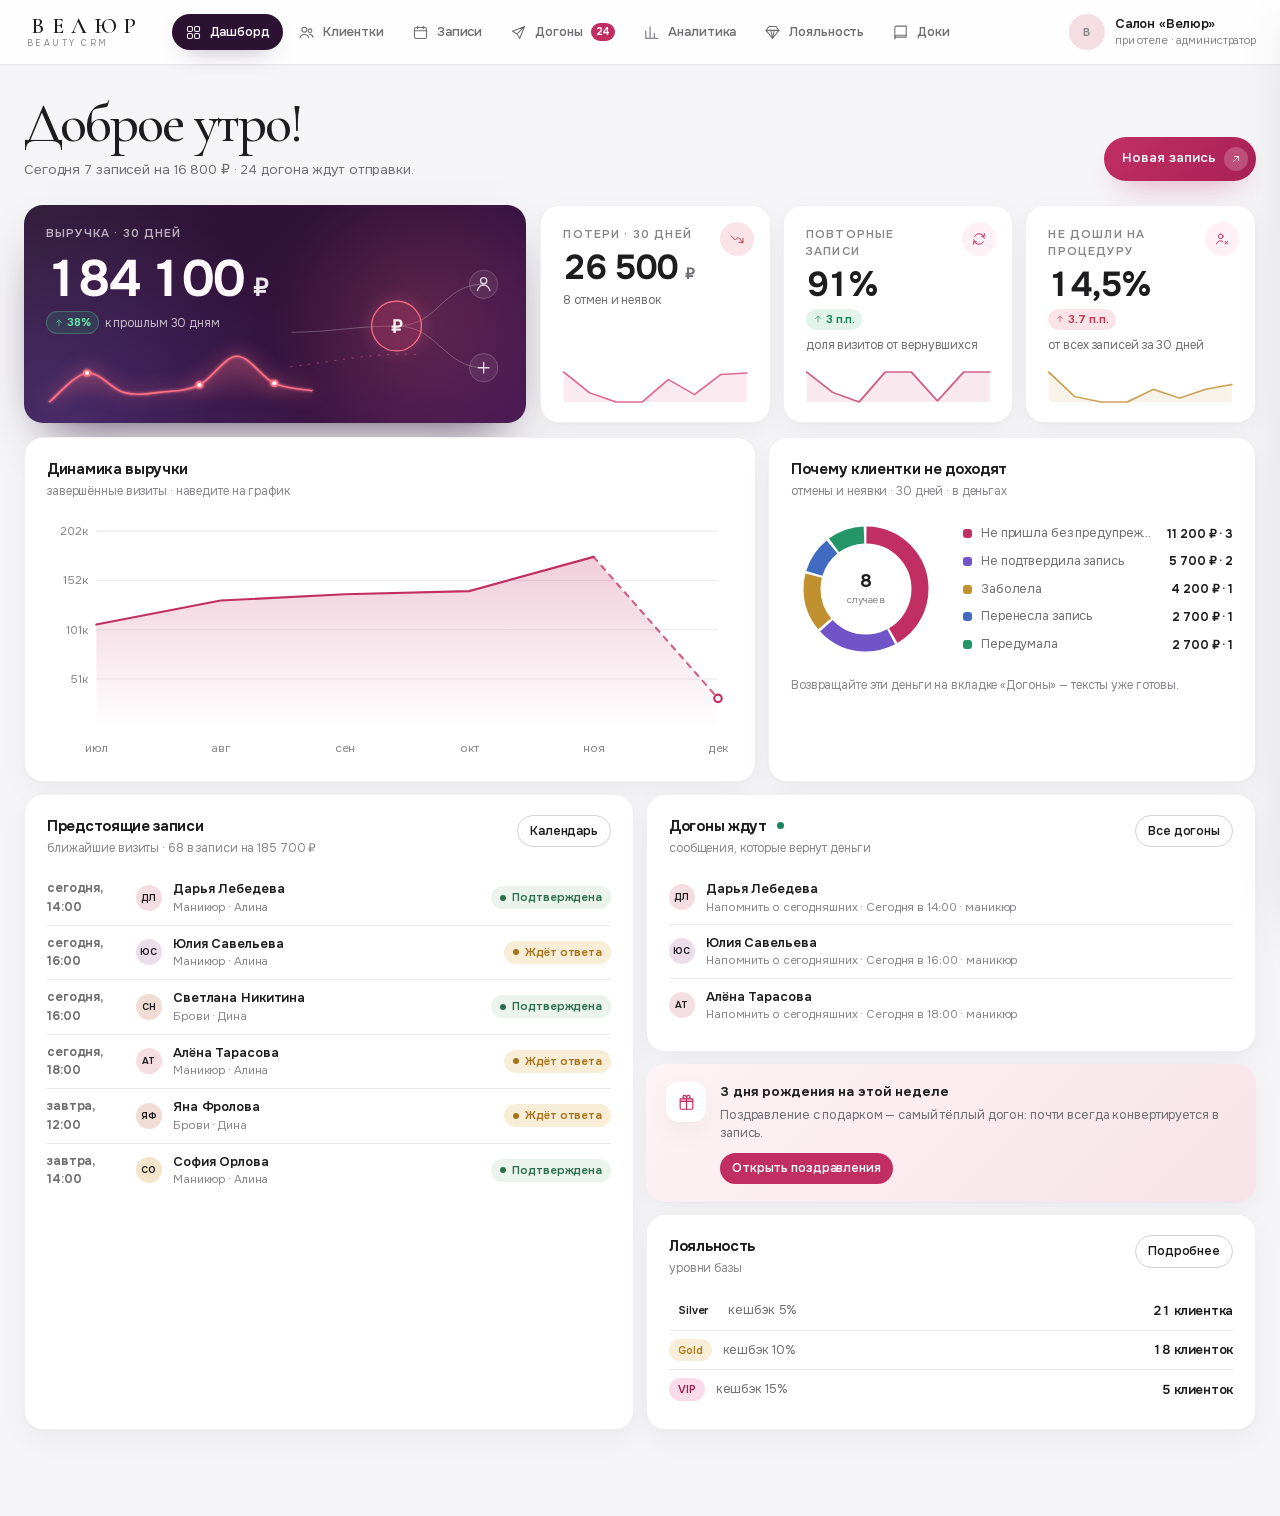
==== commit 9a4c0010: "Очистить светлую палитру интерфейса" ====
--- a/index.html
+++ b/index.html
@@ -9,7 +9,7 @@
   <meta property="og:title" content="ВЕЛЮР — CRM для бьюти-мастеров">
   <meta property="og:description" content="База клиенток, календарь, догоны, аналитика потерь и лояльность — в одном светлом интерфейсе.">
   <link rel="icon" href="data:image/svg+xml,%3Csvg xmlns='http://www.w3.org/2000/svg' viewBox='0 0 64 64'%3E%3Crect width='64' height='64' rx='14' fill='%232B1233'/%3E%3Ctext x='32' y='45' font-family='Georgia,serif' font-size='36' fill='%23FFF9FC' text-anchor='middle'%3EВ%3C/text%3E%3C/svg%3E">
-  <link rel="stylesheet" href="styles.css?v=20260715-4">
+  <link rel="stylesheet" href="styles.css?v=20260715-6">
 </head>
 <body>
   <header class="topbar">
@@ -97,7 +97,7 @@
   <div class="modal-veil" id="modal-veil"></div>
   <div class="toasts" id="toasts"></div>
 
-  <script src="data.js?v=20260715-4"></script>
-  <script src="app.js?v=20260715-4"></script>
+  <script src="data.js?v=20260715-6"></script>
+  <script src="app.js?v=20260715-6"></script>
 </body>
 </html>
--- a/styles.css
+++ b/styles.css
@@ -1,20 +1,20 @@
-/* ВЕЛЮР — дизайн-система v3.
-   Светлая premium CRM: холодные поверхности, сливовый hero, ягодный акцент,
+/* ВЕЛЮР — дизайн-система v4.
+   Светлая premium CRM: нейтральные поверхности, сливовый hero, ягодный акцент,
    Onest (UI) + Cormorant Garamond (display), сетка 8px. */
 
 @import url('assets/fonts/fonts.css');
 
 :root {
   /* Поверхности */
-  --bg: #F7F5FA;
+  --bg: #F5F5F7;
   --canvas: #FFFFFF;
-  --wash: #FBF9FC;
-  --fog: #F1ECF4;
-  --ink: #211326;
-  --ink-2: #655B69;
-  --ink-3: #908696;
-  --hairline: #EEE8F1;
-  --hairline-2: #DED5E3;
+  --wash: #FAFAFB;
+  --fog: #F0F0F2;
+  --ink: #1D1D1F;
+  --ink-2: #6E6E73;
+  --ink-3: #86868B;
+  --hairline: #E8E8ED;
+  --hairline-2: #D2D2D7;
 
   /* Акценты */
   --accent: #C12F62;
@@ -28,7 +28,7 @@
   --gold: #AD7C1C;
   --gold-soft: #F8EED8;
   --silver: #6C7382;
-  --silver-soft: #EEF0F4;
+  --silver-soft: #F1F1F4;
 
   /* Статусы (зарезервированы, не для серий) */
   --good: #18865C;
@@ -37,7 +37,7 @@
   --warn-soft: #F8EED8;
   --bad: #C23A4F;
   --bad-soft: #FBE4E8;
-  --neutral-soft: #F0EDF1;
+  --neutral-soft: #F2F2F4;
 
   /* Категориальная палитра графиков (валидирована: CVD/контраст) */
   --c1: #C12F62;
@@ -47,8 +47,8 @@
   --c5: #24966A;
 
   /* Тени */
-  --shadow-card: 0 1px 2px rgba(43, 18, 51, 0.03), 0 14px 34px -24px rgba(43, 18, 51, 0.26);
-  --shadow-float: 0 2px 4px rgba(43, 18, 51, 0.04), 0 28px 58px -24px rgba(43, 18, 51, 0.34);
+  --shadow-card: 0 1px 2px rgba(0, 0, 0, 0.025), 0 10px 28px rgba(0, 0, 0, 0.045);
+  --shadow-float: 0 2px 5px rgba(0, 0, 0, 0.035), 0 24px 56px rgba(0, 0, 0, 0.12);
 
   /* Радиусы */
   --r-card: 19px;
@@ -78,10 +78,7 @@
   font-size: 14px;
   line-height: 1.5;
   color: var(--ink);
-  background:
-    radial-gradient(circle at 92% -8%, rgba(193, 47, 98, 0.10), transparent 35rem),
-    radial-gradient(circle at -8% 20%, rgba(113, 84, 199, 0.055), transparent 31rem),
-    var(--bg);
+  background: var(--bg);
   -webkit-font-smoothing: antialiased;
   letter-spacing: -0.008em;
 }
@@ -101,7 +98,7 @@
   background: rgba(255, 255, 255, 0.90);
   backdrop-filter: blur(18px);
   border-bottom: 1px solid var(--hairline);
-  box-shadow: 0 12px 36px -30px rgba(43, 18, 51, 0.72);
+  box-shadow: 0 1px 0 rgba(0, 0, 0, 0.025);
 }
 .topbar-in {
   max-width: 1440px; margin: 0 auto;
@@ -220,7 +217,7 @@
 /* ==================== Карточки / сетки ==================== */
 .card {
   background: var(--canvas);
-  border: 1px solid rgba(222, 213, 227, 0.78);
+  border: 1px solid rgba(0, 0, 0, 0.06);
   border-radius: var(--r-card);
   box-shadow: var(--shadow-card);
   padding: 20px 22px;
@@ -918,7 +915,7 @@
     border-top: 1px solid var(--hairline);
     background: rgba(255, 255, 255, 0.94);
     backdrop-filter: blur(18px);
-    box-shadow: 0 -18px 40px -34px rgba(43, 18, 51, 0.72);
+    box-shadow: 0 -12px 32px -26px rgba(0, 0, 0, 0.22);
   }
   .bottom-nav .nav-item { flex-direction: column; gap: 3px; font-size: 9.5px; padding: 5px 7px; border-radius: 10px; }
   .bottom-nav .nav-item.active { background: var(--accent-wash); color: var(--accent); }
@@ -952,7 +949,7 @@
   .dashboard-kpi-rail { gap: 8px; }
   .dashboard-kpi-rail .stat { min-height: 210px; padding: 14px 12px; }
   .dashboard-kpi-rail .stat .stat-label { font-size: 9.5px; line-height: 1.25; padding-right: 25px; }
-  .dashboard-kpi-rail .stat .stat-value { font-size: clamp(23px, 6vw, 34px); margin-top: 12px; white-space: nowrap; }
+  .dashboard-kpi-rail .stat .stat-value { font-size: clamp(20px, 5.6vw, 34px); margin-top: 12px; white-space: nowrap; }
   .dashboard-kpi-rail .stat .stat-value small { font-size: 12px; }
   .dashboard-kpi-rail .stat .stat-foot { font-size: 9.8px; line-height: 1.35; }
   .dashboard-kpi-rail .stat .stat-ico { width: 24px; height: 24px; top: 10px; right: 10px; }
@@ -992,9 +989,7 @@
   .sheet {
     width: 100%;
     padding: 0 16px calc(34px + env(safe-area-inset-bottom));
-    background:
-      radial-gradient(circle at 100% 0, rgba(193, 47, 98, 0.08), transparent 22rem),
-      var(--bg);
+    background: var(--bg);
     scroll-padding-top: 116px;
   }
   .sheet > .sheet-close { display: none; }
@@ -1018,7 +1013,7 @@
     position: sticky; top: calc(53px + env(safe-area-inset-top)); z-index: 4;
     display: grid; grid-template-columns: repeat(3, 1fr);
     margin: 14px 0 4px; padding: 4px;
-    background: rgba(241, 236, 244, 0.94);
+    background: rgba(239, 239, 244, 0.94);
     border: 1px solid var(--hairline);
     border-radius: 12px;
     backdrop-filter: blur(12px);
